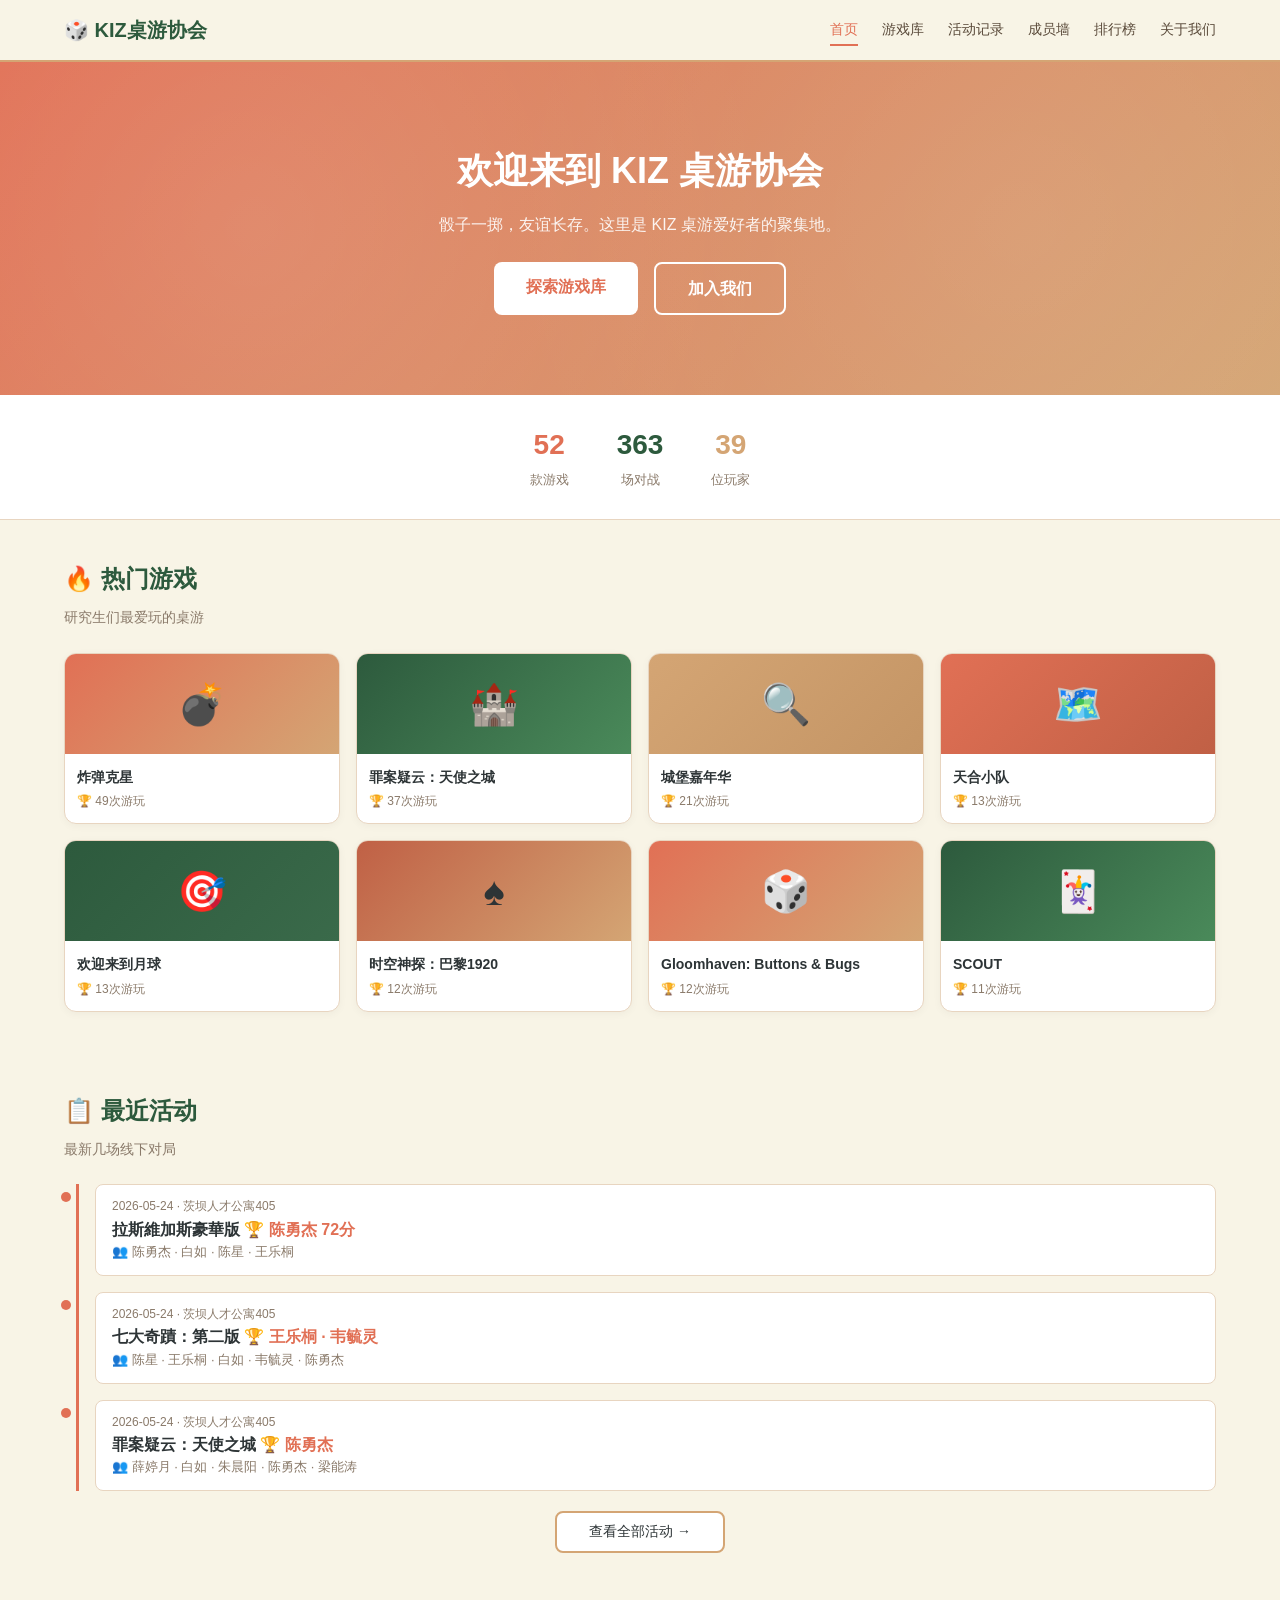
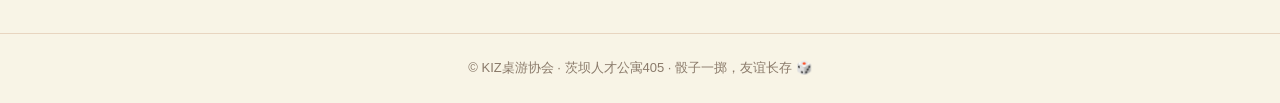
==== index.html @ 16ec7511 "feat: KIZ桌游协会官网初始版本 - 6个页面：首页、游戏库、活动记录、成员墙、排行榜、关于我们 - 52款游戏、363场对局、39位研究生玩家数据 - 纯静态HTML/CSS/JS，支持响应式" ====
<!DOCTYPE html>
<html lang="zh-CN">
<head>
  <meta charset="UTF-8">
  <meta name="viewport" content="width=device-width, initial-scale=1.0">
  <title>KIZ桌游协会</title>
  <link rel="stylesheet" href="css/style.css">
</head>
<body>

<!-- Navigation -->
<nav class="nav">
  <div class="nav-inner">
    <a href="index.html" class="nav-logo">🎲 KIZ桌游协会</a>
    <button class="nav-toggle" id="navToggle" aria-label="菜单">☰</button>
    <div class="nav-links" id="navLinks">
      <a href="index.html" class="active">首页</a>
      <a href="games.html">游戏库</a>
      <a href="plays.html">活动记录</a>
      <a href="members.html">成员墙</a>
      <a href="leaderboard.html">排行榜</a>
      <a href="about.html">关于我们</a>
    </div>
  </div>
</nav>

<!-- Hero -->
<section class="hero">
  <div class="hero-content">
    <h1>欢迎来到 KIZ 桌游协会</h1>
    <p>骰子一掷，友谊长存。这里是 KIZ 桌游爱好者的聚集地。</p>
    <div class="hero-buttons">
      <a href="games.html" class="btn-primary">探索游戏库</a>
      <a href="about.html" class="btn-outline">加入我们</a>
    </div>
  </div>
</section>

<!-- Stats Bar -->
<section class="stats-bar">
  <div class="stat-item">
    <div class="stat-number" id="statGames">--</div>
    <div class="stat-label">款游戏</div>
  </div>
  <div class="stat-item">
    <div class="stat-number green" id="statPlays">--</div>
    <div class="stat-label">场对战</div>
  </div>
  <div class="stat-item">
    <div class="stat-number gold" id="statPlayers">--</div>
    <div class="stat-label">位玩家</div>
  </div>
</section>

<!-- Hot Games -->
<section class="page-section">
  <h2 class="section-title">🔥 热门游戏</h2>
  <p class="section-subtitle">研究生们最爱玩的桌游</p>
  <div class="game-grid" id="hotGames"></div>
</section>

<!-- Recent Plays -->
<section class="page-section">
  <h2 class="section-title">📋 最近活动</h2>
  <p class="section-subtitle">最新几场线下对局</p>
  <div class="timeline" id="recentPlays"></div>
  <div class="load-more">
    <a href="plays.html"><button>查看全部活动 →</button></a>
  </div>
</section>

<!-- Footer -->
<footer class="footer">
  <p>© KIZ桌游协会 · 茨坝人才公寓405 · 骰子一掷，友谊长存 🎲</p>
</footer>

<script src="js/data.js"></script>
<script src="js/main.js"></script>
<script>
  document.addEventListener('DOMContentLoaded', function() {
    initNavigation();
    fillStats();
    renderHotGames();
    renderRecentPlays();
  });
</script>
</body>
</html>
---- css/style.css ----
/* ===== CSS Variables ===== */
:root {
  --color-primary: #E17055;
  --color-primary-dark: #c06045;
  --color-secondary: #2D5A3D;
  --color-accent: #D4A574;
  --color-bg: #F8F4E6;
  --color-white: #FFFFFF;
  --color-text: #2D3436;
  --color-text-muted: #8a7a6a;
  --color-text-light: #5a4a3a;
  --color-border: #e8d5c0;
  --color-gold: #FFD700;
  --color-silver: #C0C0C0;
  --color-bronze: #CD7F32;
  --font-stack: "PingFang SC", "Microsoft YaHei", "Hiragino Sans GB", sans-serif;
  --shadow-sm: 0 2px 8px rgba(0,0,0,0.04);
  --shadow-md: 0 4px 16px rgba(0,0,0,0.08);
  --radius-sm: 8px;
  --radius-md: 12px;
  --max-width: 1200px;
}

/* ===== Reset ===== */
*, *::before, *::after {
  box-sizing: border-box;
  margin: 0;
  padding: 0;
}

body {
  font-family: var(--font-stack);
  background: var(--color-bg);
  color: var(--color-text);
  line-height: 1.6;
  min-height: 100vh;
}

a { color: inherit; text-decoration: none; }
img { max-width: 100%; display: block; }
button { cursor: pointer; font-family: inherit; }
input, select { font-family: inherit; }

/* ===== Navigation ===== */
.nav {
  background: var(--color-bg);
  border-bottom: 2px solid var(--color-accent);
  position: sticky;
  top: 0;
  z-index: 100;
}

.nav-inner {
  max-width: var(--max-width);
  margin: 0 auto;
  display: flex;
  align-items: center;
  padding: 14px 24px;
}

.nav-logo {
  font-size: 20px;
  font-weight: 700;
  color: var(--color-secondary);
  display: flex;
  align-items: center;
  gap: 8px;
}

.nav-links {
  display: flex;
  gap: 24px;
  margin-left: auto;
}

.nav-links a {
  font-size: 14px;
  color: var(--color-text-light);
  font-weight: 500;
  padding: 4px 0;
  border-bottom: 2px solid transparent;
  transition: color 0.2s, border-color 0.2s;
}

.nav-links a:hover,
.nav-links a.active {
  color: var(--color-primary);
}

.nav-links a.active {
  border-bottom-color: var(--color-primary);
}

/* Hamburger menu for mobile */
.nav-toggle {
  display: none;
  background: none;
  border: none;
  font-size: 24px;
  color: var(--color-secondary);
  margin-left: auto;
}

@media (max-width: 768px) {
  .nav-links {
    display: none;
    position: absolute;
    top: 100%;
    left: 0;
    right: 0;
    flex-direction: column;
    background: var(--color-bg);
    border-bottom: 2px solid var(--color-accent);
    padding: 16px 24px;
    gap: 12px;
    box-shadow: var(--shadow-md);
  }
  .nav-links.open { display: flex; }
  .nav-toggle { display: block; }
}

/* ===== Hero ===== */
.hero {
  background: linear-gradient(135deg, var(--color-primary), var(--color-accent));
  padding: 80px 24px;
  text-align: center;
  position: relative;
  overflow: hidden;
}

.hero::before {
  content: '';
  position: absolute;
  inset: 0;
  background: radial-gradient(circle at 20% 50%, rgba(255,255,255,0.1) 0%, transparent 50%),
              radial-gradient(circle at 80% 50%, rgba(255,255,255,0.08) 0%, transparent 50%);
}

.hero-content {
  position: relative;
  z-index: 1;
  max-width: 700px;
  margin: 0 auto;
}

.hero h1 {
  font-size: 36px;
  color: var(--color-white);
  margin-bottom: 12px;
}

.hero p {
  font-size: 16px;
  color: rgba(255,255,255,0.9);
  margin-bottom: 24px;
}

.hero-buttons {
  display: flex;
  gap: 16px;
  justify-content: center;
  flex-wrap: wrap;
}

.btn-primary {
  background: var(--color-white);
  color: var(--color-primary);
  border: none;
  padding: 12px 32px;
  border-radius: var(--radius-sm);
  font-weight: 600;
  font-size: 16px;
  transition: transform 0.2s, box-shadow 0.2s;
  display: inline-block;
}

.btn-primary:hover {
  transform: translateY(-2px);
  box-shadow: var(--shadow-md);
}

.btn-outline {
  background: transparent;
  color: var(--color-white);
  border: 2px solid var(--color-white);
  padding: 12px 32px;
  border-radius: var(--radius-sm);
  font-weight: 600;
  font-size: 16px;
  transition: background 0.2s;
  display: inline-block;
}

.btn-outline:hover {
  background: rgba(255,255,255,0.15);
}

/* ===== Stats Bar ===== */
.stats-bar {
  display: flex;
  justify-content: center;
  gap: 48px;
  padding: 28px 24px;
  background: var(--color-white);
  border-bottom: 1px solid var(--color-border);
}

.stat-item {
  text-align: center;
}

.stat-number {
  font-size: 28px;
  font-weight: 700;
  color: var(--color-primary);
}

.stat-number.green { color: var(--color-secondary); }
.stat-number.gold { color: var(--color-accent); }

.stat-label {
  font-size: 13px;
  color: var(--color-text-muted);
  margin-top: 2px;
}

/* ===== Game Card ===== */
.game-card {
  background: var(--color-white);
  border-radius: var(--radius-md);
  overflow: hidden;
  border: 1px solid var(--color-border);
  box-shadow: var(--shadow-sm);
  transition: transform 0.2s, box-shadow 0.2s;
  cursor: pointer;
}

.game-card:hover {
  transform: translateY(-4px);
  box-shadow: var(--shadow-md);
}

.game-card-image {
  height: 100px;
  display: flex;
  align-items: center;
  justify-content: center;
  font-size: 40px;
}

.game-card-body {
  padding: 12px;
}

.game-card-title {
  font-weight: 600;
  font-size: 14px;
  color: var(--color-text);
}

.game-card-plays {
  font-size: 12px;
  color: var(--color-text-muted);
  margin-top: 4px;
}

.game-card-tags {
  display: flex;
  gap: 4px;
  margin-top: 6px;
  flex-wrap: wrap;
}

.tag {
  padding: 2px 8px;
  border-radius: 4px;
  font-size: 11px;
  font-weight: 500;
}

.tag-primary { background: var(--color-primary); color: var(--color-white); }
.tag-secondary { background: var(--color-secondary); color: var(--color-white); }
.tag-accent { background: var(--color-accent); color: var(--color-white); }

/* ===== Game Grid ===== */
.game-grid {
  display: grid;
  grid-template-columns: repeat(4, 1fr);
  gap: 16px;
}

@media (max-width: 1024px) { .game-grid { grid-template-columns: repeat(3, 1fr); } }
@media (max-width: 768px) { .game-grid { grid-template-columns: repeat(2, 1fr); } }
@media (max-width: 480px) { .game-grid { grid-template-columns: 1fr; } }

/* ===== Timeline ===== */
.timeline {
  border-left: 3px solid var(--color-primary);
  margin-left: 12px;
}

.timeline-item {
  margin-bottom: 16px;
  position: relative;
}

.timeline-dot {
  width: 10px;
  height: 10px;
  background: var(--color-primary);
  border-radius: 50%;
  position: absolute;
  left: -18.5px;
  top: 8px;
}

.timeline-card {
  margin-left: 16px;
  background: var(--color-white);
  padding: 12px 16px;
  border-radius: var(--radius-sm);
  border: 1px solid var(--color-border);
}

.timeline-date {
  font-size: 12px;
  color: var(--color-text-muted);
}

.timeline-game {
  font-weight: 600;
  color: var(--color-text);
}

.timeline-winner {
  color: var(--color-primary);
}

.timeline-players {
  font-size: 13px;
  color: var(--color-text-muted);
}

/* ===== Member Card ===== */
.member-card {
  text-align: center;
  padding: 12px;
  background: var(--color-white);
  border-radius: var(--radius-sm);
  border: 1px solid var(--color-border);
  transition: transform 0.2s;
}

.member-card:hover { transform: translateY(-2px); }

.member-avatar {
  width: 50px;
  height: 50px;
  border-radius: 50%;
  background: var(--color-bg);
  margin: 0 auto 8px;
  display: flex;
  align-items: center;
  justify-content: center;
  font-weight: 700;
  font-size: 18px;
}

.member-name {
  font-weight: 600;
  font-size: 14px;
}

.member-plays {
  font-size: 12px;
  color: var(--color-text-muted);
}

/* ===== Member Podium (Top 3) ===== */
.podium {
  display: grid;
  grid-template-columns: repeat(3, 1fr);
  gap: 16px;
  margin-bottom: 24px;
}

.podium-card {
  padding: 24px 20px;
  border-radius: var(--radius-md);
  text-align: center;
}

.podium-gold {
  background: linear-gradient(135deg, #FFD700, #FFA500);
}

.podium-silver {
  background: linear-gradient(135deg, #C0C0C0, #A0A0A0);
}

.podium-bronze {
  background: linear-gradient(135deg, #CD7F32, #B07030);
}

.podium-medal { font-size: 40px; }
.podium-name { font-weight: 600; color: var(--color-text); margin-top: 4px; }
.podium-plays { font-size: 13px; color: var(--color-text-light); }

@media (max-width: 768px) {
  .podium { grid-template-columns: 1fr; }
}

/* ===== Member Grid ===== */
.member-grid {
  display: grid;
  grid-template-columns: repeat(5, 1fr);
  gap: 12px;
}

@media (max-width: 1024px) { .member-grid { grid-template-columns: repeat(4, 1fr); } }
@media (max-width: 768px) { .member-grid { grid-template-columns: repeat(3, 1fr); } }
@media (max-width: 480px) { .member-grid { grid-template-columns: repeat(2, 1fr); } }

/* ===== Page Section ===== */
.page-section {
  max-width: var(--max-width);
  margin: 0 auto;
  padding: 40px 24px;
}

.section-title {
  font-size: 24px;
  color: var(--color-secondary);
  margin-bottom: 8px;
}

.section-subtitle {
  font-size: 14px;
  color: var(--color-text-muted);
  margin-bottom: 24px;
}

/* ===== Filter Bar ===== */
.filter-bar {
  display: flex;
  gap: 12px;
  margin-bottom: 20px;
  flex-wrap: wrap;
}

.filter-bar input,
.filter-bar select {
  padding: 10px 16px;
  border: 2px solid var(--color-accent);
  border-radius: var(--radius-sm);
  font-size: 14px;
  background: var(--color-white);
  color: var(--color-text);
}

.filter-bar input {
  flex: 1;
  min-width: 180px;
}

.filter-bar input:focus,
.filter-bar select:focus {
  outline: none;
  border-color: var(--color-primary);
}

/* ===== Leaderboard Table ===== */
.leaderboard-grid {
  display: grid;
  grid-template-columns: repeat(3, 1fr);
  gap: 16px;
}

@media (max-width: 768px) {
  .leaderboard-grid { grid-template-columns: 1fr; }
}

.leaderboard-panel {
  background: var(--color-white);
  border-radius: var(--radius-md);
  padding: 16px;
  border: 1px solid var(--color-border);
}

.leaderboard-panel h3 {
  font-size: 16px;
  margin-bottom: 12px;
}

.leaderboard-row {
  display: flex;
  align-items: center;
  gap: 8px;
  padding: 6px 0;
  border-bottom: 1px solid var(--color-border);
}

.leaderboard-row:last-child { border-bottom: none; }

.leaderboard-rank {
  font-weight: 700;
  width: 24px;
  text-align: center;
  color: var(--color-text-muted);
}

.leaderboard-rank.top { color: var(--color-primary); }

.leaderboard-name {
  flex: 1;
  font-size: 14px;
}

.leaderboard-value {
  font-size: 13px;
  color: var(--color-text-muted);
}

/* ===== Stats Row ===== */
.stats-row {
  display: flex;
  justify-content: center;
  gap: 40px;
  padding: 20px 24px;
  background: var(--color-white);
  border-radius: var(--radius-md);
  border: 1px solid var(--color-border);
  margin-top: 20px;
}

@media (max-width: 768px) {
  .stats-row { gap: 20px; flex-wrap: wrap; }
}

.stats-row .stat-number { font-size: 24px; }

/* ===== About Page ===== */
.story-card {
  background: var(--color-white);
  padding: 24px;
  border-radius: var(--radius-md);
  border: 1px solid var(--color-border);
  margin-bottom: 20px;
  line-height: 1.8;
}

.story-card h3 {
  color: var(--color-primary);
  margin-bottom: 12px;
}

.join-card {
  background: linear-gradient(135deg, var(--color-primary), var(--color-accent));
  color: var(--color-white);
  padding: 24px;
  border-radius: var(--radius-md);
  text-align: center;
}

.contact-card {
  background: var(--color-white);
  padding: 24px;
  border-radius: var(--radius-md);
  border: 1px solid var(--color-border);
  line-height: 2;
}

.two-col {
  display: grid;
  grid-template-columns: 1fr 1fr;
  gap: 16px;
}

@media (max-width: 768px) {
  .two-col { grid-template-columns: 1fr; }
}

/* ===== Footer ===== */
.footer {
  text-align: center;
  padding: 24px;
  color: var(--color-text-muted);
  font-size: 13px;
  border-top: 1px solid var(--color-border);
  margin-top: 40px;
}

/* ===== Load More ===== */
.load-more {
  text-align: center;
  margin-top: 20px;
}

.load-more button {
  background: var(--color-white);
  border: 2px solid var(--color-accent);
  color: var(--color-text);
  padding: 10px 32px;
  border-radius: var(--radius-sm);
  font-size: 14px;
  font-weight: 500;
  transition: background 0.2s;
}

.load-more button:hover {
  background: var(--color-accent);
  color: var(--color-white);
}

/* ===== No Results ===== */
.no-results {
  text-align: center;
  padding: 48px 24px;
  color: var(--color-text-muted);
  font-size: 16px;
}

/* ===== Print / Utility ===== */
@media (max-width: 768px) {
  .hero h1 { font-size: 24px; }
  .hero p { font-size: 14px; }
  .stats-bar { gap: 24px; flex-wrap: wrap; }
  .stat-number { font-size: 22px; }
}
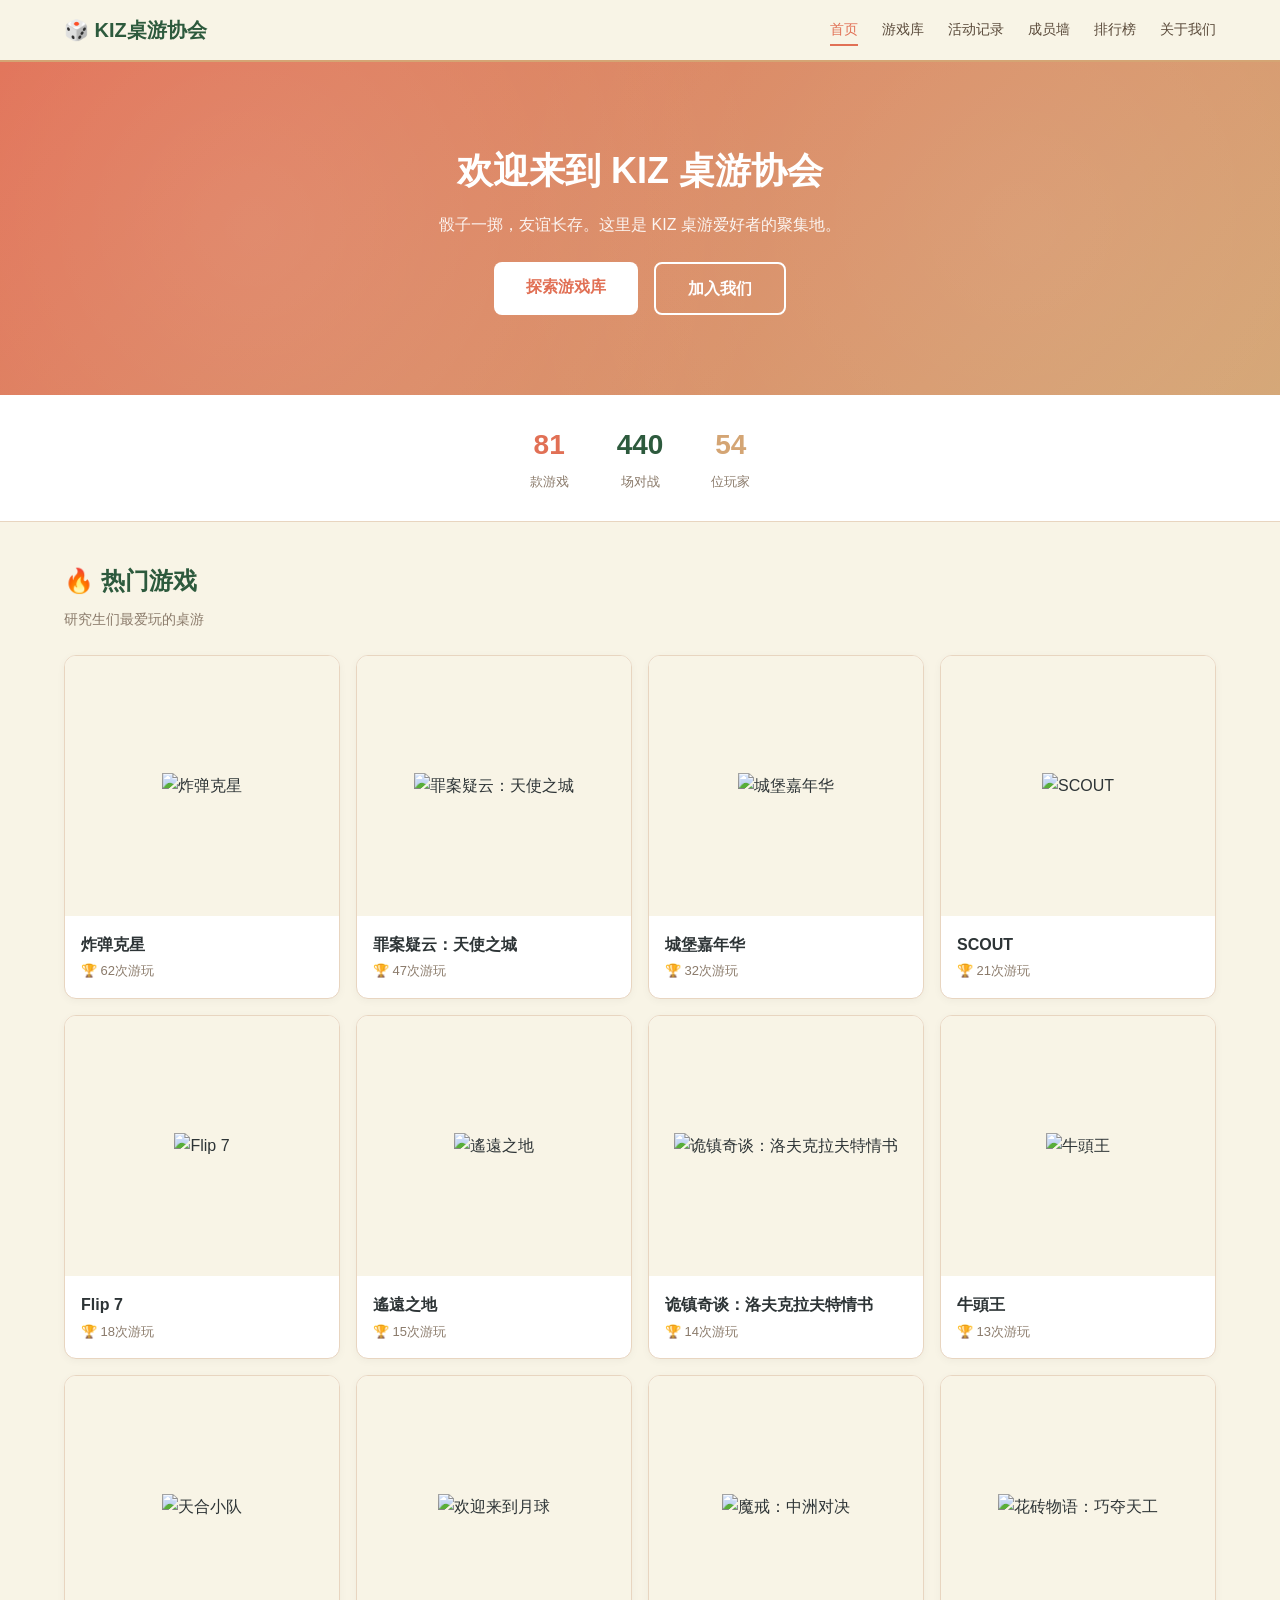
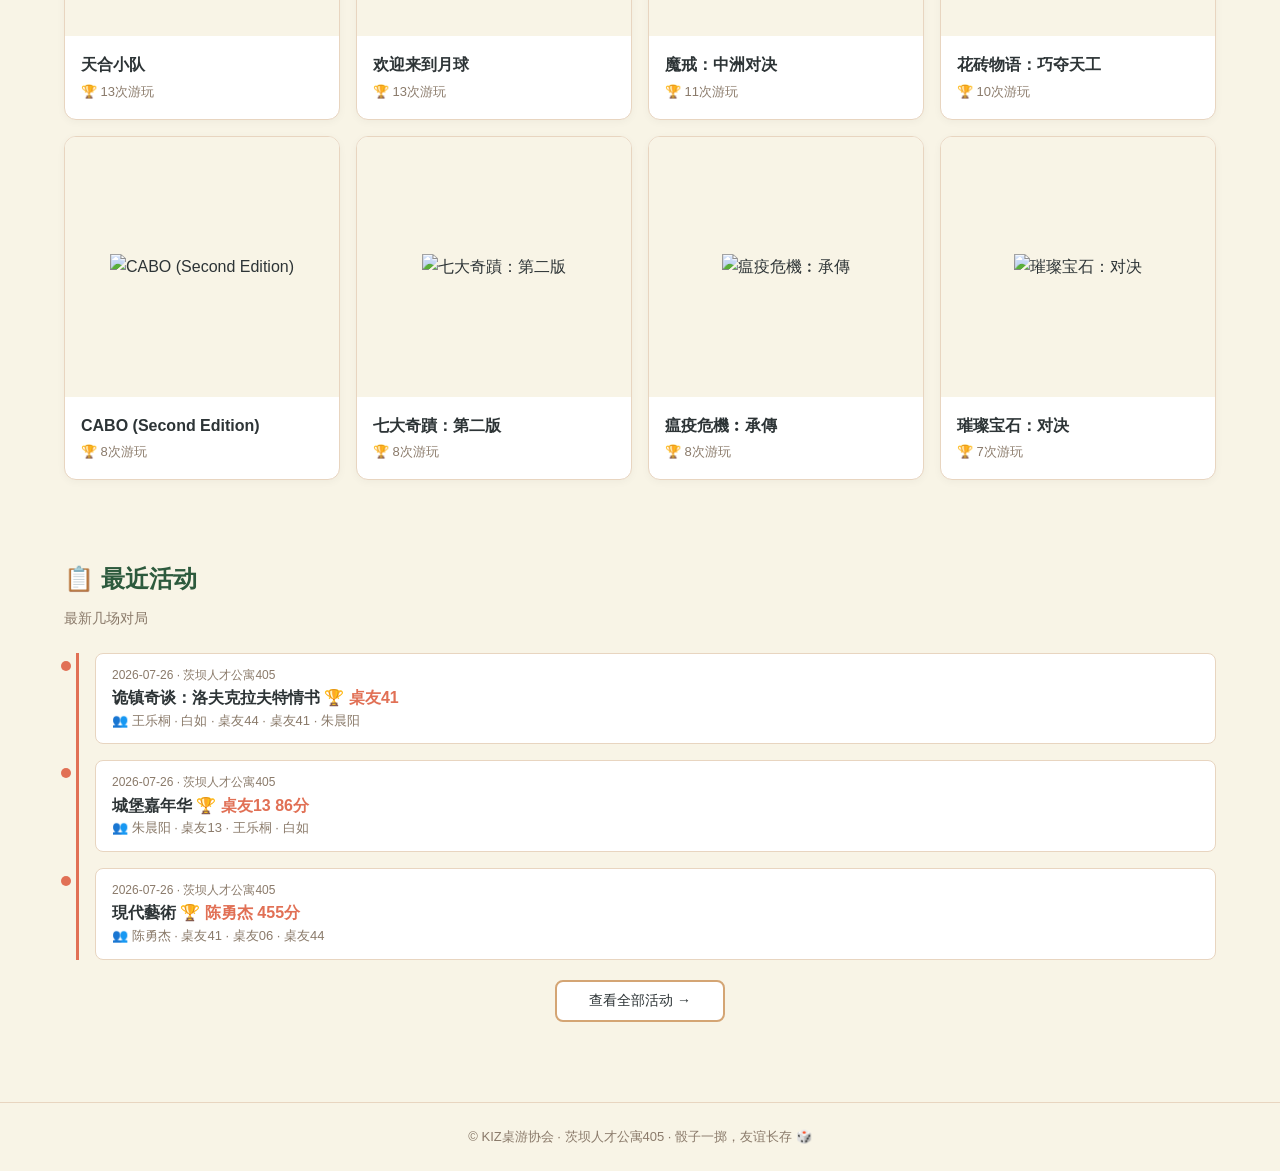
==== commit d436a9d9: "feat: 从 BGStats 原生导入 BGA 线上对局 + BGA 链接修正 - 将 BoardGameArena(locationId=4) 纳入有效地点，BGA 对局直接从   BGStats" ====
--- a/index.html
+++ b/index.html
@@ -62,7 +62,7 @@
 <!-- Recent Plays -->
 <section class="page-section">
   <h2 class="section-title">📋 最近活动</h2>
-  <p class="section-subtitle">最新几场线下对局</p>
+  <p class="section-subtitle">最新几场对局</p>
   <div class="timeline" id="recentPlays"></div>
   <div class="load-more">
     <a href="plays.html"><button>查看全部活动 →</button></a>
--- a/css/style.css
+++ b/css/style.css
@@ -241,40 +241,98 @@
 }
 
 .game-card-image {
-  height: 100px;
+  height: 260px;
   display: flex;
   align-items: center;
   justify-content: center;
+  overflow: hidden;
+  background: var(--color-bg);
+  position: relative;
+  padding: 16px;
+}
+
+.game-card-image img {
+  max-width: 100%;
+  max-height: 100%;
+  object-fit: contain;
+}
+
+.game-card-placeholder {
   font-size: 40px;
-}
+  opacity: 0.3;
+}
+
+.bgg-rank-badge {
+  position: absolute;
+  top: 8px;
+  left: 8px;
+  background: rgba(0,0,0,0.75);
+  color: #FFD700;
+  font-size: 12px;
+  font-weight: 700;
+  padding: 3px 8px;
+  border-radius: 4px;
+}
+
+.version-badge {
+  position: absolute;
+  top: 8px;
+  right: 8px;
+  background: rgba(0,0,0,0.72);
+  color: #fff;
+  font-size: 11px;
+  font-weight: 600;
+  padding: 3px 8px;
+  border-radius: 4px;
+  letter-spacing: 0.2px;
+}
+
+.game-card-meta {
+  display: flex;
+  align-items: center;
+  gap: 12px;
+  margin-top: 4px;
+  font-size: 12px;
+}
+
+.meta-stars {
+  color: #e8a817;
+  white-space: nowrap;
+}
+
+.complexity {
+  color: var(--color-text-muted);
+  white-space: nowrap;
+}
+
 
 .game-card-body {
-  padding: 12px;
+  padding: 16px;
 }
 
 .game-card-title {
   font-weight: 600;
-  font-size: 14px;
+  font-size: 16px;
   color: var(--color-text);
 }
 
 .game-card-plays {
+  font-size: 13px;
+  color: var(--color-text-muted);
+  margin-top: 4px;
+}
+
+.game-card-tags {
+  display: flex;
+  gap: 4px;
+  margin-top: 8px;
+  flex-wrap: wrap;
+}
+
+.tag {
+  padding: 3px 10px;
+  border-radius: 4px;
   font-size: 12px;
-  color: var(--color-text-muted);
-  margin-top: 4px;
-}
-
-.game-card-tags {
-  display: flex;
-  gap: 4px;
-  margin-top: 6px;
-  flex-wrap: wrap;
-}
-
-.tag {
-  padding: 2px 8px;
-  border-radius: 4px;
-  font-size: 11px;
   font-weight: 500;
 }
 
@@ -336,9 +394,37 @@
   color: var(--color-primary);
 }
 
+.timeline-online {
+  font-size: 11px;
+  font-weight: 600;
+  color: #fff;
+  background: linear-gradient(135deg, #2D5A3D, #4a8a5a);
+  border-radius: 10px;
+  padding: 1px 7px;
+  margin-left: 4px;
+  vertical-align: middle;
+  white-space: nowrap;
+}
+
+.timeline-expansion {
+  font-size: 12px;
+  color: var(--color-text-light);
+  margin-top: 4px;
+  line-height: 1.4;
+}
+
 .timeline-players {
   font-size: 13px;
   color: var(--color-text-muted);
+}
+
+.timeline-comment {
+  font-size: 12px;
+  color: var(--color-text-light);
+  margin-top: 6px;
+  padding-top: 6px;
+  border-top: 1px solid var(--color-border);
+  line-height: 1.4;
 }
 
 /* ===== Member Card ===== */
@@ -352,6 +438,12 @@
 }
 
 .member-card:hover { transform: translateY(-2px); }
+
+.member-card-link {
+  display: block;
+  text-decoration: none;
+  color: inherit;
+}
 
 .member-avatar {
   width: 50px;
@@ -364,6 +456,22 @@
   justify-content: center;
   font-weight: 700;
   font-size: 18px;
+  overflow: hidden;
+  position: relative;
+}
+
+.avatar-img {
+  width: 100%;
+  height: 100%;
+  object-fit: cover;
+  border-radius: 50%;
+  display: none;
+  position: relative;
+  z-index: 1;
+}
+
+.avatar-initial {
+  position: absolute;
 }
 
 .member-name {
@@ -374,6 +482,25 @@
 .member-plays {
   font-size: 12px;
   color: var(--color-text-muted);
+}
+
+.member-best {
+  font-size: 12px;
+  color: var(--color-primary);
+  margin-top: 6px;
+  line-height: 1.4;
+}
+
+.winrate-line {
+  font-size: 12px;
+  color: var(--color-primary);
+  margin-top: 6px;
+}
+
+.record-line {
+  font-size: 12px;
+  color: var(--color-accent);
+  margin-top: 4px;
 }
 
 /* ===== Member Podium (Top 3) ===== */
@@ -406,6 +533,12 @@
 .podium-name { font-weight: 600; color: var(--color-text); margin-top: 4px; }
 .podium-plays { font-size: 13px; color: var(--color-text-light); }
 
+.podium-card-link {
+  display: block;
+  text-decoration: none;
+  color: inherit;
+}
+
 @media (max-width: 768px) {
   .podium { grid-template-columns: 1fr; }
 }
@@ -421,6 +554,195 @@
 @media (max-width: 768px) { .member-grid { grid-template-columns: repeat(3, 1fr); } }
 @media (max-width: 480px) { .member-grid { grid-template-columns: repeat(2, 1fr); } }
 
+/* ===== Member Profile Page ===== */
+.profile-header {
+  display: flex;
+  align-items: center;
+  gap: 24px;
+  margin-bottom: 32px;
+  padding: 24px;
+  background: var(--color-white);
+  border-radius: var(--radius-md);
+  border: 1px solid var(--color-border);
+}
+
+.profile-avatar-wrap {
+  flex-shrink: 0;
+}
+
+.profile-info h1 {
+  margin: 0;
+}
+
+.profile-name {
+  font-size: 28px;
+  margin: 0 0 4px;
+  color: var(--color-text);
+}
+
+.profile-bgg {
+  font-size: 14px;
+  margin-bottom: 8px;
+}
+
+.profile-bgg a {
+  color: var(--color-primary);
+  text-decoration: none;
+}
+
+.profile-bgg a:hover {
+  text-decoration: underline;
+}
+
+.profile-back {
+  display: inline-flex;
+  align-items: center;
+  gap: 4px;
+  font-size: 13px;
+  color: var(--color-text-muted);
+  text-decoration: none;
+  margin-top: 8px;
+  padding: 6px 14px;
+  border: 1px solid var(--color-border);
+  border-radius: var(--radius-sm);
+  background: var(--color-bg);
+  transition: all .15s;
+}
+
+.profile-back:hover {
+  color: var(--color-primary);
+  border-color: var(--color-primary);
+  background: var(--color-white);
+}
+
+.profile-back:hover {
+  color: var(--color-primary);
+}
+
+.profile-stats {
+  display: flex;
+  gap: 16px;
+  margin-bottom: 28px;
+  flex-wrap: wrap;
+}
+
+.profile-stat-card {
+  flex: 1;
+  min-width: 100px;
+  padding: 20px;
+  background: var(--color-white);
+  border-radius: var(--radius-sm);
+  border: 1px solid var(--color-border);
+  text-align: center;
+}
+
+.stat-value {
+  font-size: 28px;
+  font-weight: 700;
+  color: var(--color-primary);
+}
+
+.stat-label {
+  font-size: 13px;
+  color: var(--color-text-muted);
+  margin-top: 4px;
+}
+
+.profile-section-title {
+  font-size: 18px;
+  font-weight: 600;
+  color: var(--color-text);
+  margin: 24px 0 12px;
+  padding-bottom: 8px;
+  border-bottom: 2px solid var(--color-accent);
+}
+
+.profile-game-list {
+  display: flex;
+  flex-direction: column;
+  gap: 6px;
+  margin-bottom: 8px;
+}
+
+.profile-game-item {
+  display: flex;
+  align-items: center;
+  gap: 12px;
+  padding: 10px 14px;
+  background: var(--color-white);
+  border-radius: var(--radius-sm);
+  border: 1px solid var(--color-border);
+}
+
+.profile-game-name {
+  flex: 1;
+  font-weight: 500;
+  color: var(--color-text);
+}
+
+.profile-game-stat {
+  font-weight: 600;
+  color: var(--color-primary);
+  white-space: nowrap;
+}
+
+.profile-game-detail {
+  font-size: 13px;
+  color: var(--color-text-muted);
+  white-space: nowrap;
+}
+
+.profile-recent {
+  display: flex;
+  flex-direction: column;
+  gap: 4px;
+  margin-bottom: 24px;
+}
+
+.profile-recent-item {
+  display: flex;
+  align-items: center;
+  gap: 12px;
+  padding: 8px 14px;
+  background: var(--color-white);
+  border-radius: var(--radius-sm);
+  border: 1px solid var(--color-border);
+  font-size: 14px;
+}
+
+.profile-recent-date {
+  color: var(--color-text-muted);
+  min-width: 85px;
+}
+
+.profile-recent-game {
+  flex: 1;
+  font-weight: 500;
+  color: var(--color-text);
+}
+
+.profile-recent-loc {
+  color: var(--color-text-muted);
+  font-size: 13px;
+  min-width: 80px;
+  text-align: right;
+}
+
+.profile-recent-score {
+  color: var(--color-text-light);
+  font-size: 13px;
+  min-width: 50px;
+  text-align: right;
+}
+
+.member-profile-loading,
+.member-profile-error {
+  text-align: center;
+  padding: 60px 20px;
+  font-size: 16px;
+  color: var(--color-text-muted);
+}
+
 /* ===== Page Section ===== */
 .page-section {
   max-width: var(--max-width);
@@ -467,6 +789,98 @@
 .filter-bar select:focus {
   outline: none;
   border-color: var(--color-primary);
+}
+
+.filter-bar input[type="date"] {
+  flex: 0 1 auto;
+  min-width: 150px;
+}
+
+.filter-date {
+  display: flex;
+  align-items: center;
+  gap: 8px;
+  flex-wrap: wrap;
+}
+
+.filter-date-label,
+.filter-date-sep {
+  font-size: 14px;
+  color: var(--color-text);
+  white-space: nowrap;
+}
+
+.filter-clear-btn {
+  padding: 8px 14px;
+  border: 2px solid var(--color-accent);
+  border-radius: var(--radius-sm);
+  background: var(--color-white);
+  color: var(--color-text);
+  font-size: 14px;
+  cursor: pointer;
+  transition: border-color .15s, color .15s;
+}
+
+.filter-clear-btn:hover {
+  border-color: var(--color-primary);
+  color: var(--color-primary);
+}
+
+.filter-search-wrap {
+  display: flex;
+  align-items: center;
+  gap: 6px;
+}
+
+.filter-search {
+  flex: 0 1 240px;
+  min-width: 160px;
+}
+
+.filter-search-wrap .filter-clear-btn {
+  padding: 8px 10px;
+  line-height: 1;
+}
+
+.filter-month {
+  display: flex;
+  align-items: center;
+  gap: 6px;
+}
+
+.filter-month-label {
+  font-size: 14px;
+  color: var(--color-text);
+  white-space: nowrap;
+}
+
+.filter-month select {
+  flex: 0 1 140px;
+  min-width: 120px;
+  padding: 10px 12px;
+  border: 2px solid var(--color-accent);
+  border-radius: var(--radius-sm);
+  font-size: 14px;
+  background: var(--color-white);
+  color: var(--color-text);
+}
+
+.filter-month-btn {
+  padding: 6px 10px;
+  border: 2px solid var(--color-accent);
+  border-radius: var(--radius-sm);
+  background: var(--color-white);
+  color: var(--color-text);
+  font-size: 16px;
+  line-height: 1;
+  cursor: pointer;
+  transition: border-color .15s, color .15s;
+  user-select: none;
+}
+
+.filter-month-btn:hover {
+  border-color: var(--color-primary);
+  color: var(--color-primary);
 }
 
 /* ===== Leaderboard Table ===== */
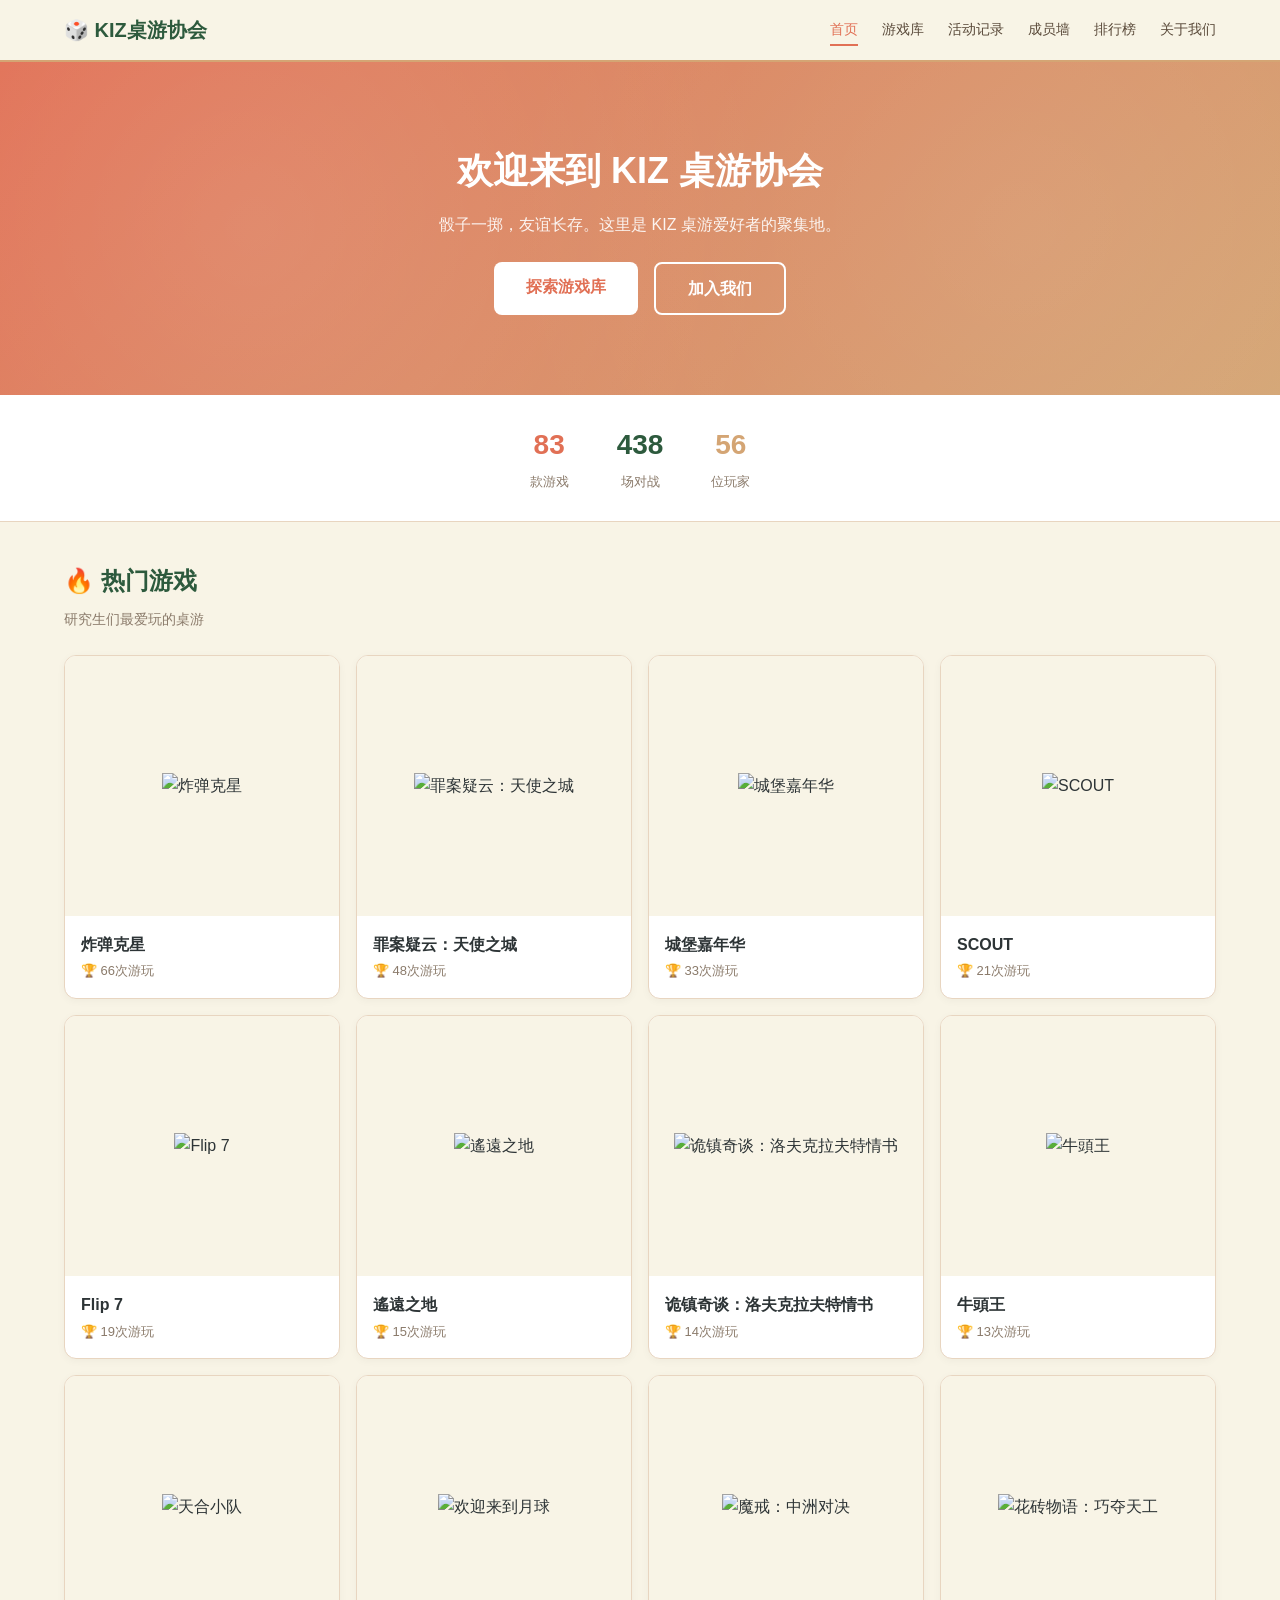
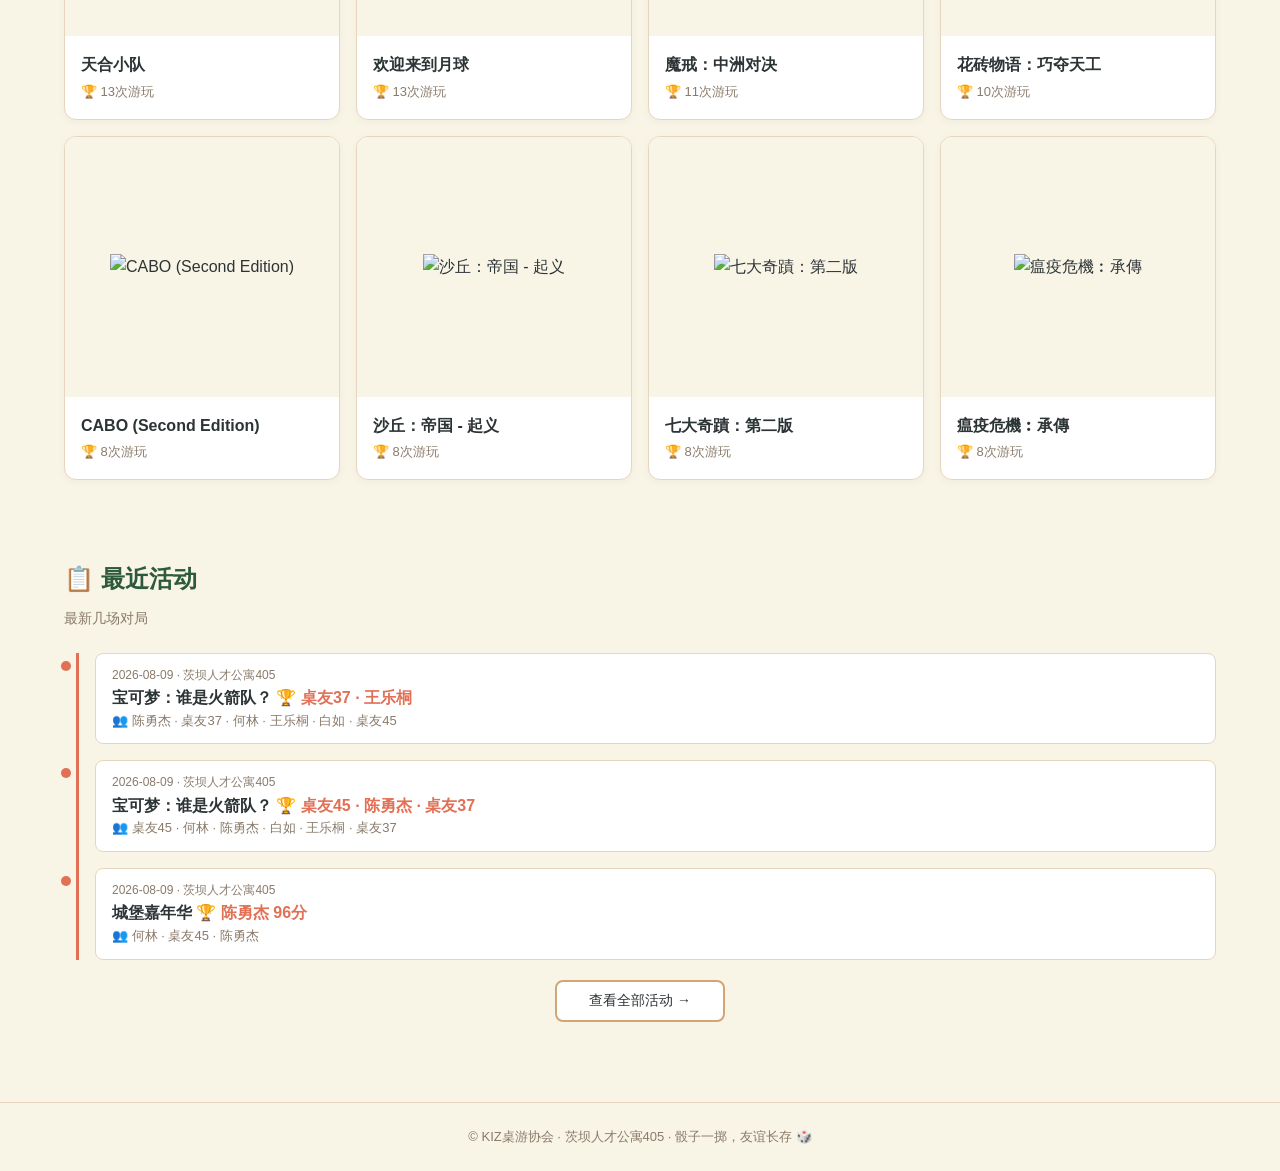
==== commit 822bae53: "feat: 全站接入 favicon（ico+svg 双格式） 为 8 个页面添加 favicon 引用，图标为 KIZ 主题蓝底白骰子造型。 同时提供 48px ICO（兼容旧浏览器）与矢量 SVG" ====
--- a/index.html
+++ b/index.html
@@ -5,6 +5,9 @@
   <meta name="viewport" content="width=device-width, initial-scale=1.0">
   <title>KIZ桌游协会</title>
   <link rel="stylesheet" href="css/style.css">
+  <link rel="icon" href="favicon.ico" sizes="48x48">
+  <link rel="icon" href="favicon.svg" type="image/svg+xml">
+  <link rel="apple-touch-icon" href="favicon.ico">
 </head>
 <body>
 
--- a/css/style.css
+++ b/css/style.css
@@ -413,6 +413,13 @@
   line-height: 1.4;
 }
 
+.timeline-board {
+  font-size: 12px;
+  color: var(--color-text-light);
+  margin-top: 4px;
+  line-height: 1.4;
+}
+
 .timeline-players {
   font-size: 13px;
   color: var(--color-text-muted);
@@ -570,6 +577,29 @@
   flex-shrink: 0;
 }
 
+/* 游戏详情页封面 */
+.game-profile-cover {
+  width: 140px;
+  height: 140px;
+  object-fit: cover;
+  border-radius: var(--radius-md);
+  border: 1px solid var(--color-border);
+}
+
+.game-profile-cover-empty {
+  display: flex;
+  align-items: center;
+  justify-content: center;
+  font-size: 56px;
+  background: var(--color-bg);
+}
+
+/* 统计卡片中的长文本（记录保持者/胜率王等） */
+.stat-value-sm {
+  font-size: 15px;
+  line-height: 1.4;
+}
+
 .profile-info h1 {
   margin: 0;
 }
@@ -886,7 +916,7 @@
 /* ===== Leaderboard Table ===== */
 .leaderboard-grid {
   display: grid;
-  grid-template-columns: repeat(3, 1fr);
+  grid-template-columns: repeat(2, 1fr);
   gap: 16px;
 }
 
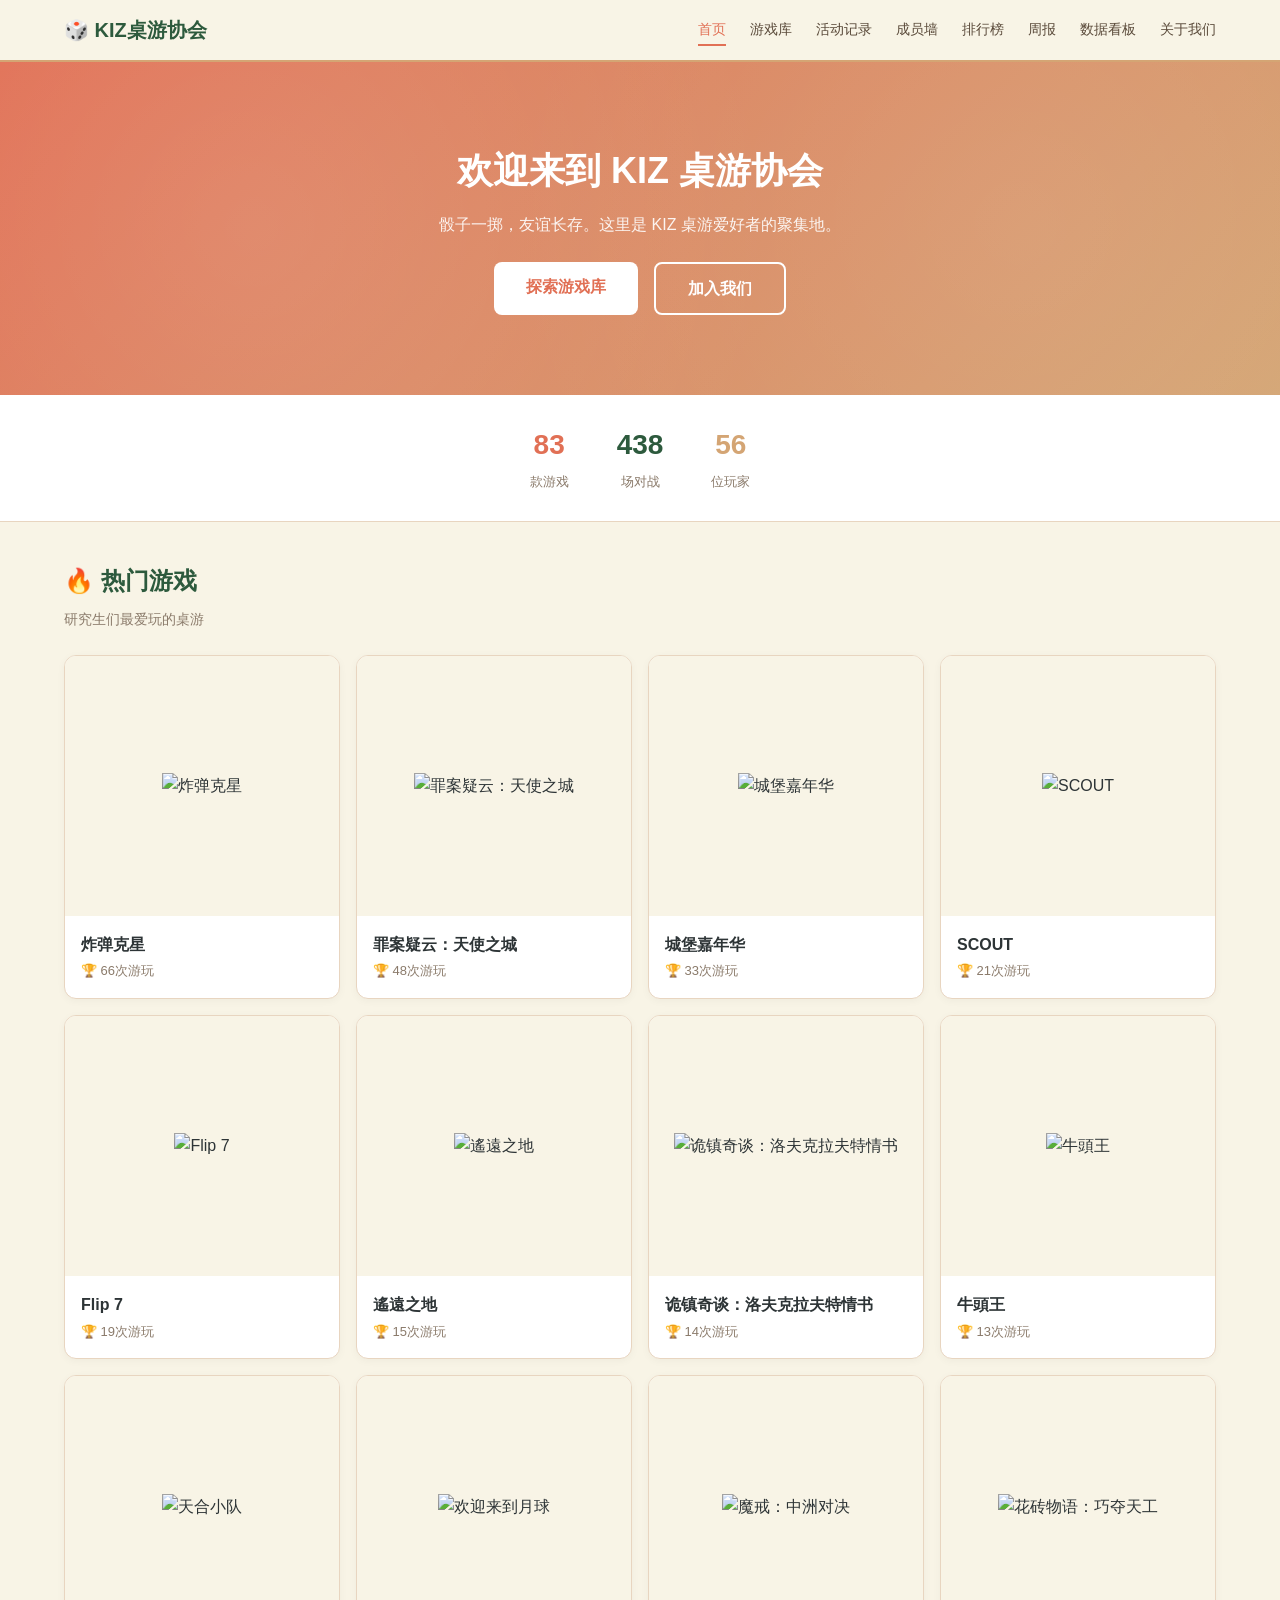
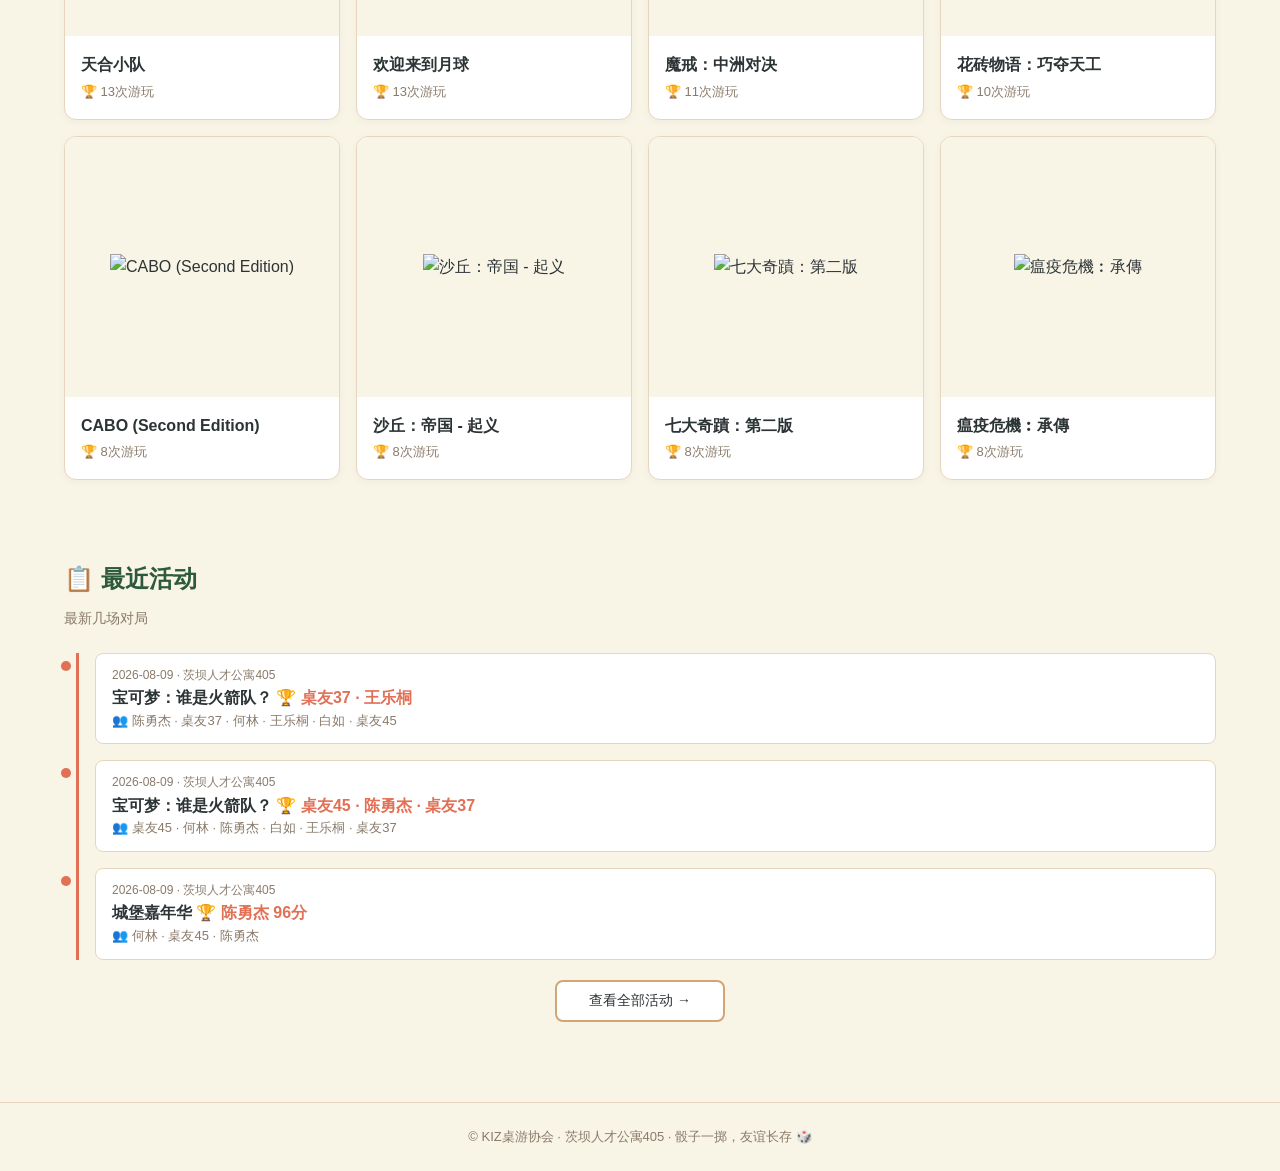
==== commit e8e7e160: "feat: 新增「周报」与「数据看板」两个页面 - 周报(report.html + js/report.js)：自动按数据生成每周（周一–周日）   对局简报，默认展示最近一个完整周，支持上一周/下" ====
--- a/index.html
+++ b/index.html
@@ -22,6 +22,8 @@
       <a href="plays.html">活动记录</a>
       <a href="members.html">成员墙</a>
       <a href="leaderboard.html">排行榜</a>
+      <a href="report.html">周报</a>
+      <a href="dashboard.html">数据看板</a>
       <a href="about.html">关于我们</a>
     </div>
   </div>
--- a/css/style.css
+++ b/css/style.css
@@ -1071,3 +1071,89 @@
   .stats-bar { gap: 24px; flex-wrap: wrap; }
   .stat-number { font-size: 22px; }
 }
+
+/* ===== Weekly Report ===== */
+.report-nav {
+  display: flex;
+  align-items: center;
+  gap: 16px;
+  justify-content: center;
+  margin: 16px 0;
+  flex-wrap: wrap;
+}
+
+.report-nav-btn {
+  padding: 8px 18px;
+  border: 2px solid var(--color-accent);
+  background: var(--color-white);
+  color: var(--color-text);
+  border-radius: var(--radius-sm);
+  font-size: 14px;
+  cursor: pointer;
+  transition: all .15s;
+}
+
+.report-nav-btn:hover:not(:disabled) {
+  border-color: var(--color-primary);
+  color: var(--color-primary);
+}
+
+.report-nav-btn:disabled {
+  opacity: .4;
+  cursor: not-allowed;
+}
+
+.report-week-label {
+  font-weight: 700;
+  font-size: 16px;
+  color: var(--color-secondary);
+}
+
+.report-highlight {
+  background: var(--color-white);
+  border: 1px solid var(--color-border);
+  border-left: 4px solid var(--color-primary);
+  border-radius: var(--radius-sm);
+  padding: 14px 18px;
+  font-size: 14px;
+  margin-bottom: 20px;
+  line-height: 1.7;
+}
+
+/* ===== Dashboard ===== */
+.dash-grid {
+  display: grid;
+  grid-template-columns: repeat(2, 1fr);
+  gap: 16px;
+  margin-top: 16px;
+}
+
+@media (max-width: 768px) {
+  .dash-grid { grid-template-columns: 1fr; }
+}
+
+.dash-card {
+  background: var(--color-white);
+  border: 1px solid var(--color-border);
+  border-radius: var(--radius-md);
+  padding: 16px 18px;
+  margin-top: 16px;
+}
+
+.dash-card h3 {
+  font-size: 16px;
+  margin-bottom: 12px;
+  color: var(--color-secondary);
+}
+
+.chart-svg {
+  width: 100%;
+  height: auto;
+  display: block;
+}
+
+.chart-note {
+  font-size: 12px;
+  color: var(--color-text-muted);
+  margin-top: 6px;
+}
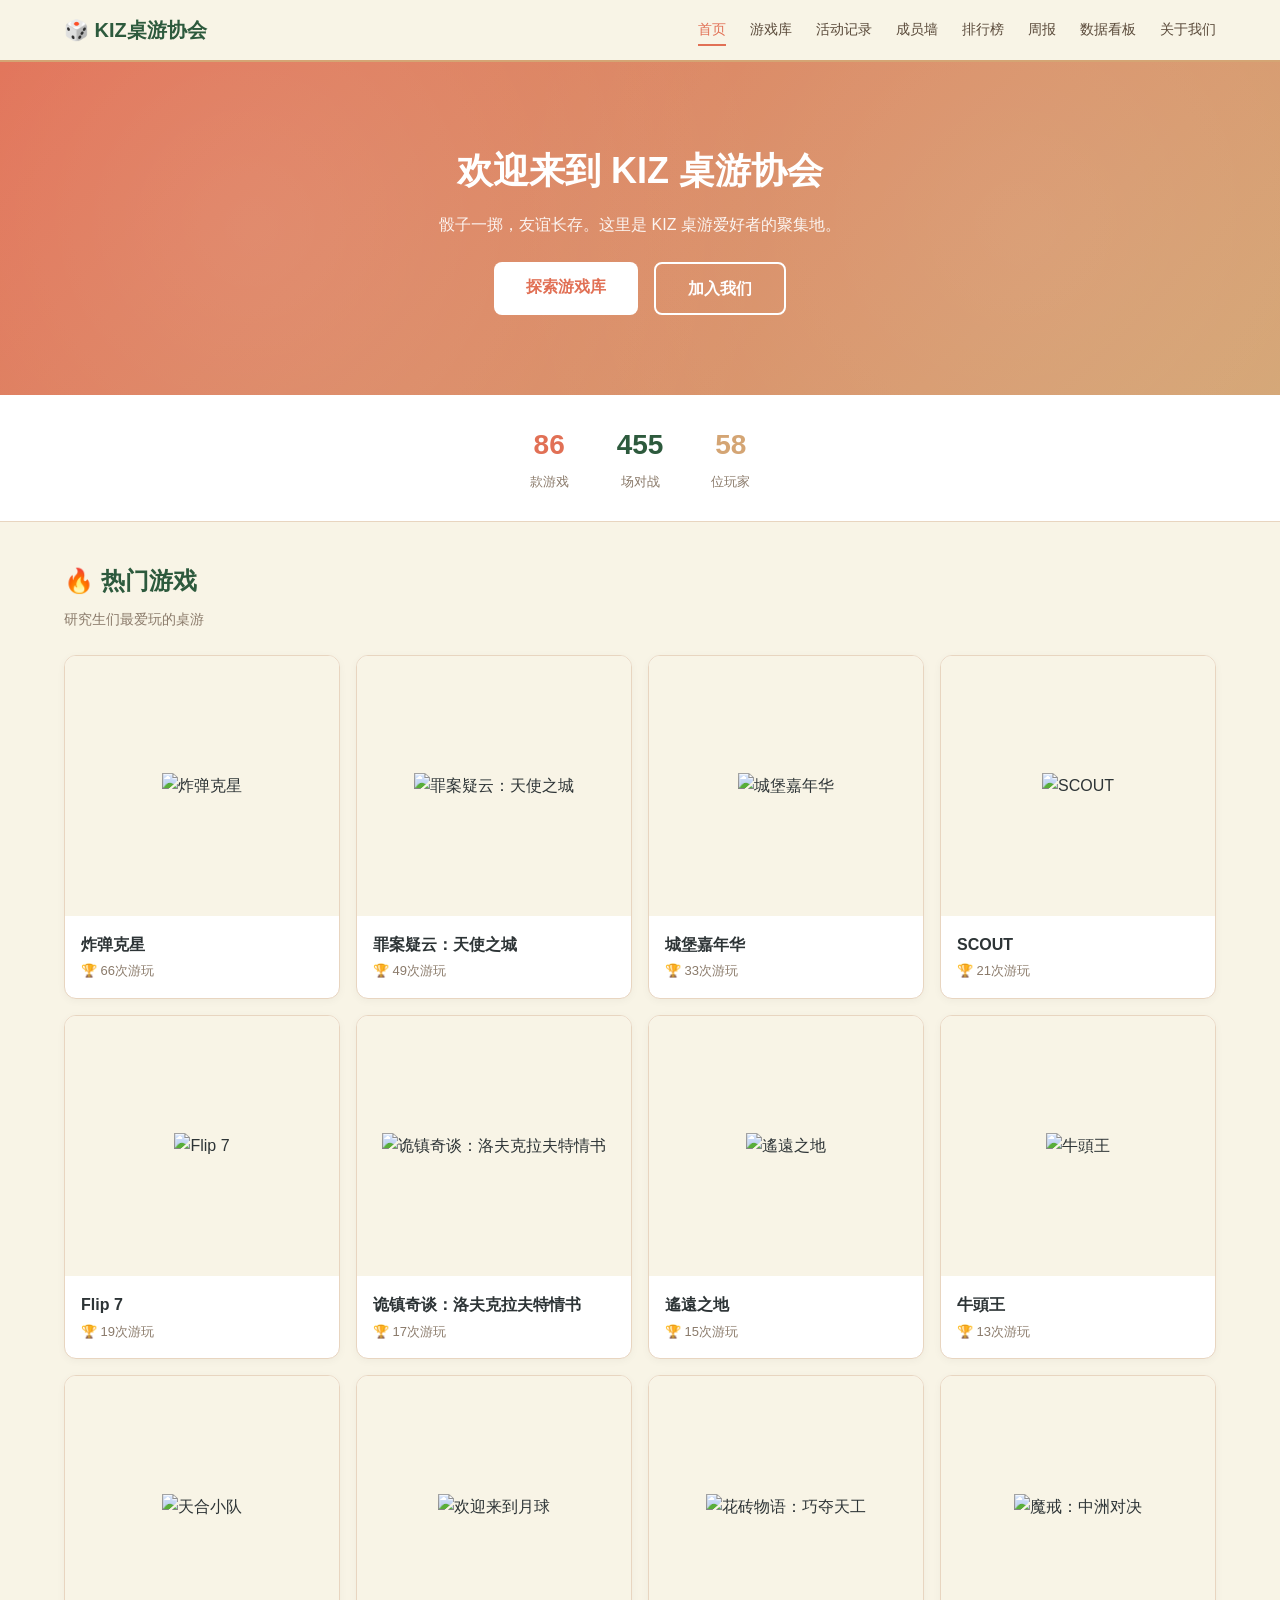
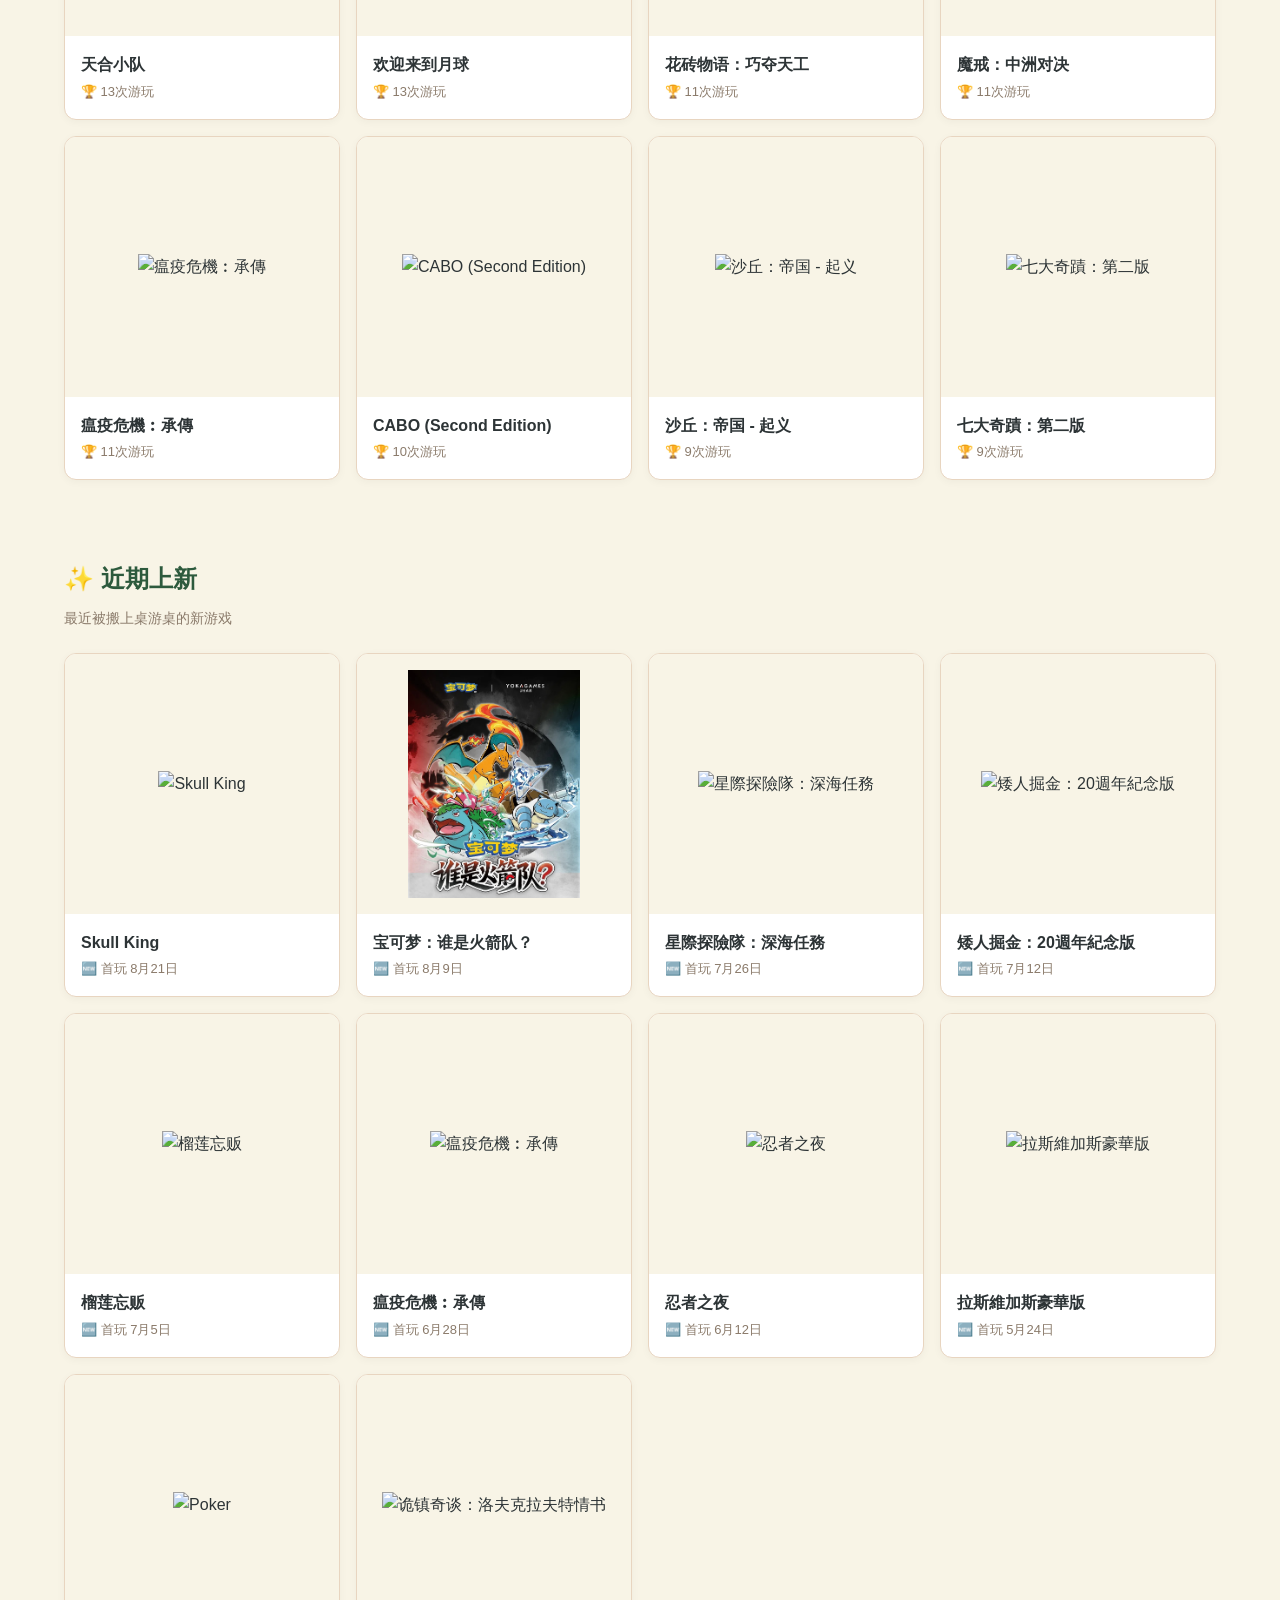
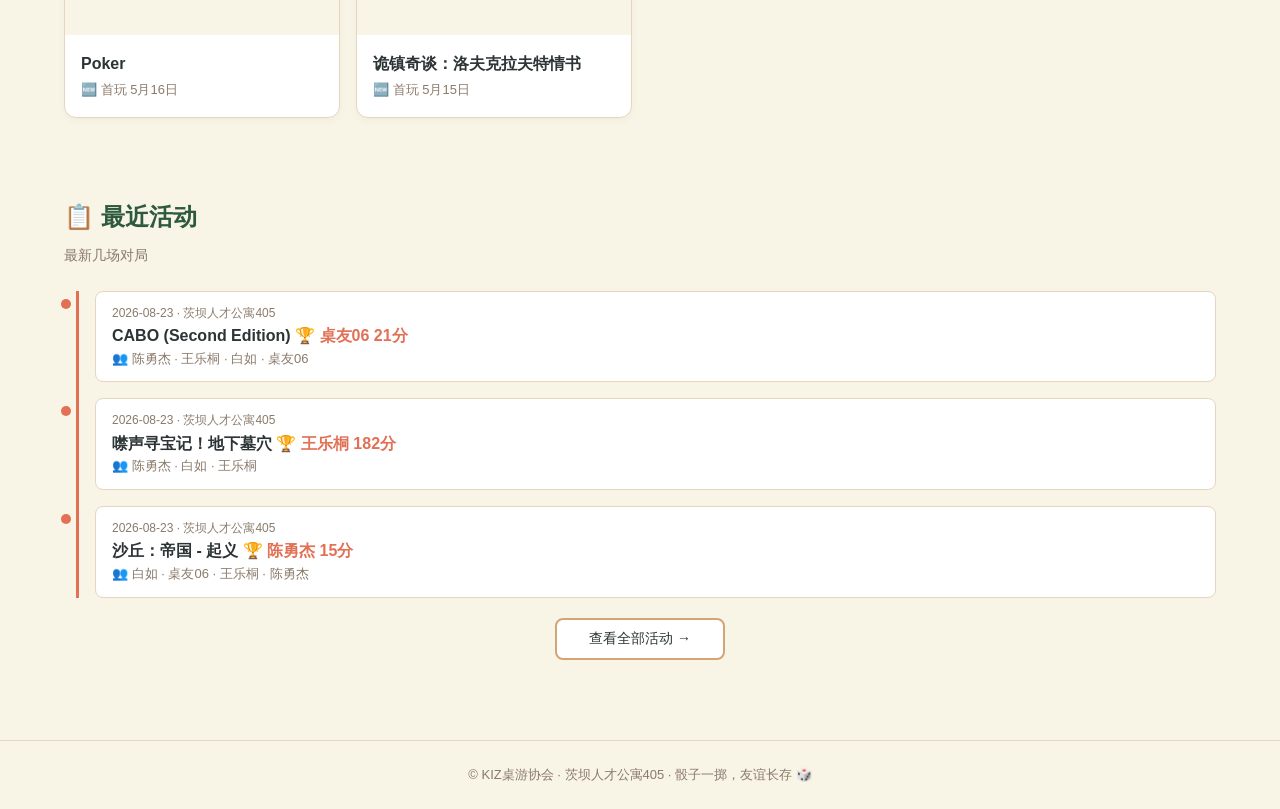
==== commit 37f1d64a: "feat: 成员彩色首字母头像 + 榜单门槛标注 + 周报名场面/首秀 + 近期上新 - 成员墙/领奖台/成员主页：重构 renderAvatar，按 avatarColor 生成彩色首字母头像；  " ====
--- a/index.html
+++ b/index.html
@@ -64,6 +64,13 @@
   <div class="game-grid" id="hotGames"></div>
 </section>
 
+<!-- Recent New Games -->
+<section class="page-section">
+  <h2 class="section-title">✨ 近期上新</h2>
+  <p class="section-subtitle">最近被搬上桌游桌的新游戏</p>
+  <div class="game-grid" id="newGames"></div>
+</section>
+
 <!-- Recent Plays -->
 <section class="page-section">
   <h2 class="section-title">📋 最近活动</h2>
@@ -86,6 +93,7 @@
     initNavigation();
     fillStats();
     renderHotGames();
+    renderNewGames('newGames');
     renderRecentPlays();
   });
 </script>
--- a/css/style.css
+++ b/css/style.css
@@ -479,6 +479,12 @@
 
 .avatar-initial {
   position: absolute;
+  top: 50%;
+  left: 50%;
+  transform: translate(-50%, -50%);
+  font-weight: 700;
+  line-height: 1;
+  user-select: none;
 }
 
 .member-name {
@@ -694,6 +700,12 @@
   margin-bottom: 8px;
 }
 
+.profile-section-note {
+  margin: -4px 0 12px;
+  font-size: 13px;
+  color: var(--color-muted, #8a8a8a);
+}
+
 .profile-game-item {
   display: flex;
   align-items: center;
@@ -934,6 +946,19 @@
 .leaderboard-panel h3 {
   font-size: 16px;
   margin-bottom: 12px;
+}
+
+.threshold-badge {
+  font-size: 11px;
+  font-weight: 600;
+  color: var(--color-text-muted);
+  background: var(--color-bg);
+  border: 1px solid var(--color-border);
+  border-radius: 999px;
+  padding: 1px 8px;
+  margin-left: 4px;
+  vertical-align: middle;
+  white-space: nowrap;
 }
 
 .leaderboard-row {
@@ -1120,6 +1145,56 @@
   line-height: 1.7;
 }
 
+/* 周报：新游戏首秀 / 名场面 */
+.report-extra {
+  display: grid;
+  grid-template-columns: repeat(2, 1fr);
+  gap: 16px;
+  margin-bottom: 20px;
+}
+
+@media (max-width: 768px) {
+  .report-extra { grid-template-columns: 1fr; }
+}
+
+.report-extra-card {
+  background: var(--color-white);
+  border: 1px solid var(--color-border);
+  border-radius: var(--radius-sm);
+  padding: 14px 18px;
+}
+
+.report-extra-title {
+  font-size: 14px;
+  font-weight: 700;
+  color: var(--color-primary);
+  margin-bottom: 8px;
+}
+
+.report-extra-body {
+  font-size: 14px;
+  line-height: 1.6;
+}
+
+.report-quotes {
+  display: flex;
+  flex-direction: column;
+  gap: 8px;
+}
+
+.quote-item {
+  font-size: 14px;
+  line-height: 1.6;
+  color: var(--color-text);
+  border-left: 3px solid var(--color-accent);
+  padding-left: 10px;
+}
+
+.quote-game {
+  font-size: 12px;
+  color: var(--color-text-muted);
+}
+
 /* ===== Dashboard ===== */
 .dash-grid {
   display: grid;
@@ -1138,6 +1213,13 @@
   border-radius: var(--radius-md);
   padding: 16px 18px;
   margin-top: 16px;
+  display: flex;
+  flex-direction: column;
+}
+
+/* 横向条形图在等高网格中垂直居中，避免内容偏上留白 */
+.dash-card > .chart-svg {
+  margin: auto 0;
 }
 
 .dash-card h3 {
@@ -1152,8 +1234,76 @@
   display: block;
 }
 
+/* 热力图较宽，桌面完整展示、移动端横向滚动 */
+.chart-scroll {
+  overflow-x: auto;
+  -webkit-overflow-scrolling: touch;
+  padding-bottom: 4px;
+}
+
+/* ===== 看板：热力图年份切换 ===== */
+.heat-year-bar {
+  display: flex;
+  flex-wrap: wrap;
+  gap: 8px;
+  margin-bottom: 12px;
+}
+.heat-year-btn {
+  border: 1px solid var(--line, #e6ebf2);
+  background: #fff;
+  color: #5a4a3a;
+  font-size: 13px;
+  font-family: inherit;
+  padding: 4px 14px;
+  border-radius: 999px;
+  cursor: pointer;
+  transition: all .15s ease;
+}
+.heat-year-btn:hover {
+  border-color: #e6956a;
+  color: #c0502f;
+}
+.heat-year-btn.active {
+  background: var(--clay, #E17055);
+  border-color: var(--clay, #E17055);
+  color: #fff;
+  font-weight: 600;
+}
+
+.chart-heat {
+  display: block;
+  width: 100%;
+  min-width: 720px;
+}
+
 .chart-note {
   font-size: 12px;
   color: var(--color-text-muted);
   margin-top: 6px;
 }
+
+.dash-center {
+  text-align: center;
+}
+
+.donut-legend {
+  display: flex;
+  justify-content: center;
+  gap: 18px;
+  margin-top: 10px;
+  font-size: 13px;
+  color: var(--color-text-muted);
+}
+
+.donut-legend span {
+  display: inline-flex;
+  align-items: center;
+  gap: 6px;
+}
+
+.donut-legend i {
+  width: 12px;
+  height: 12px;
+  border-radius: 3px;
+  display: inline-block;
+}
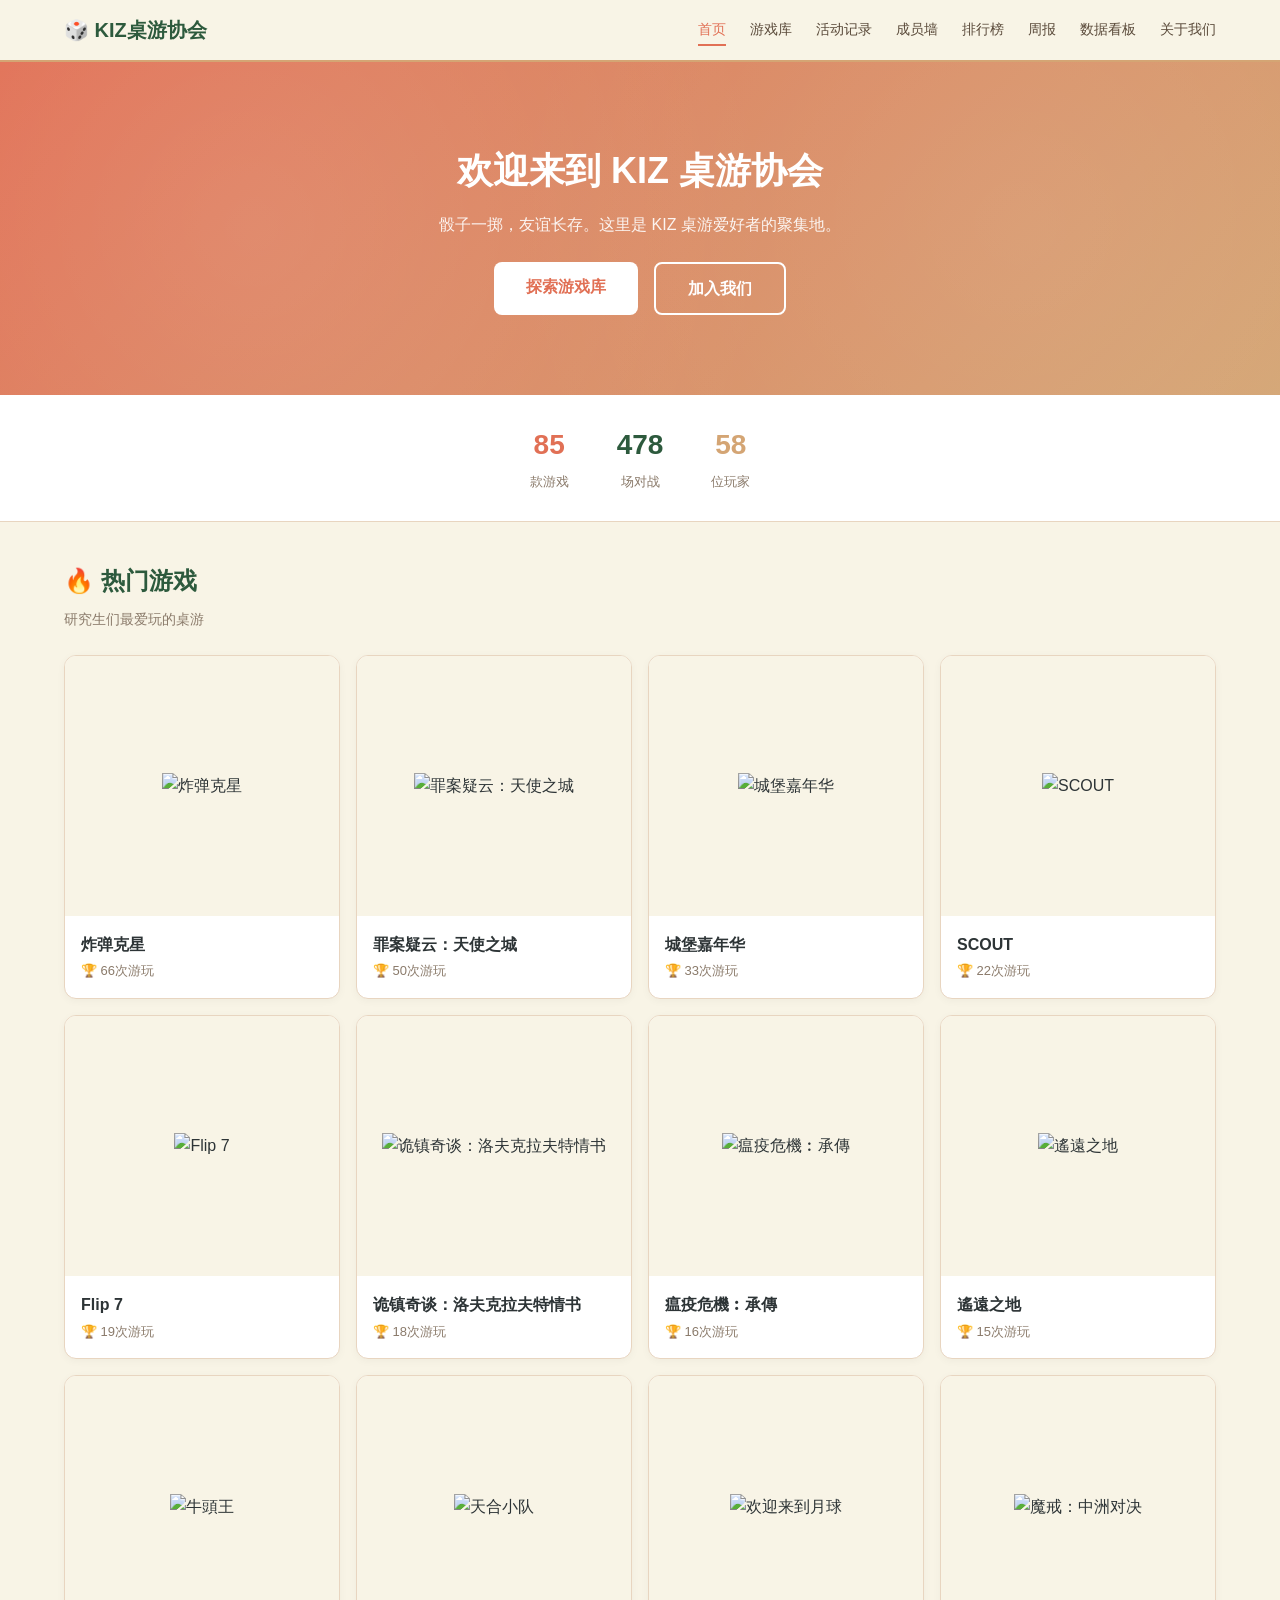
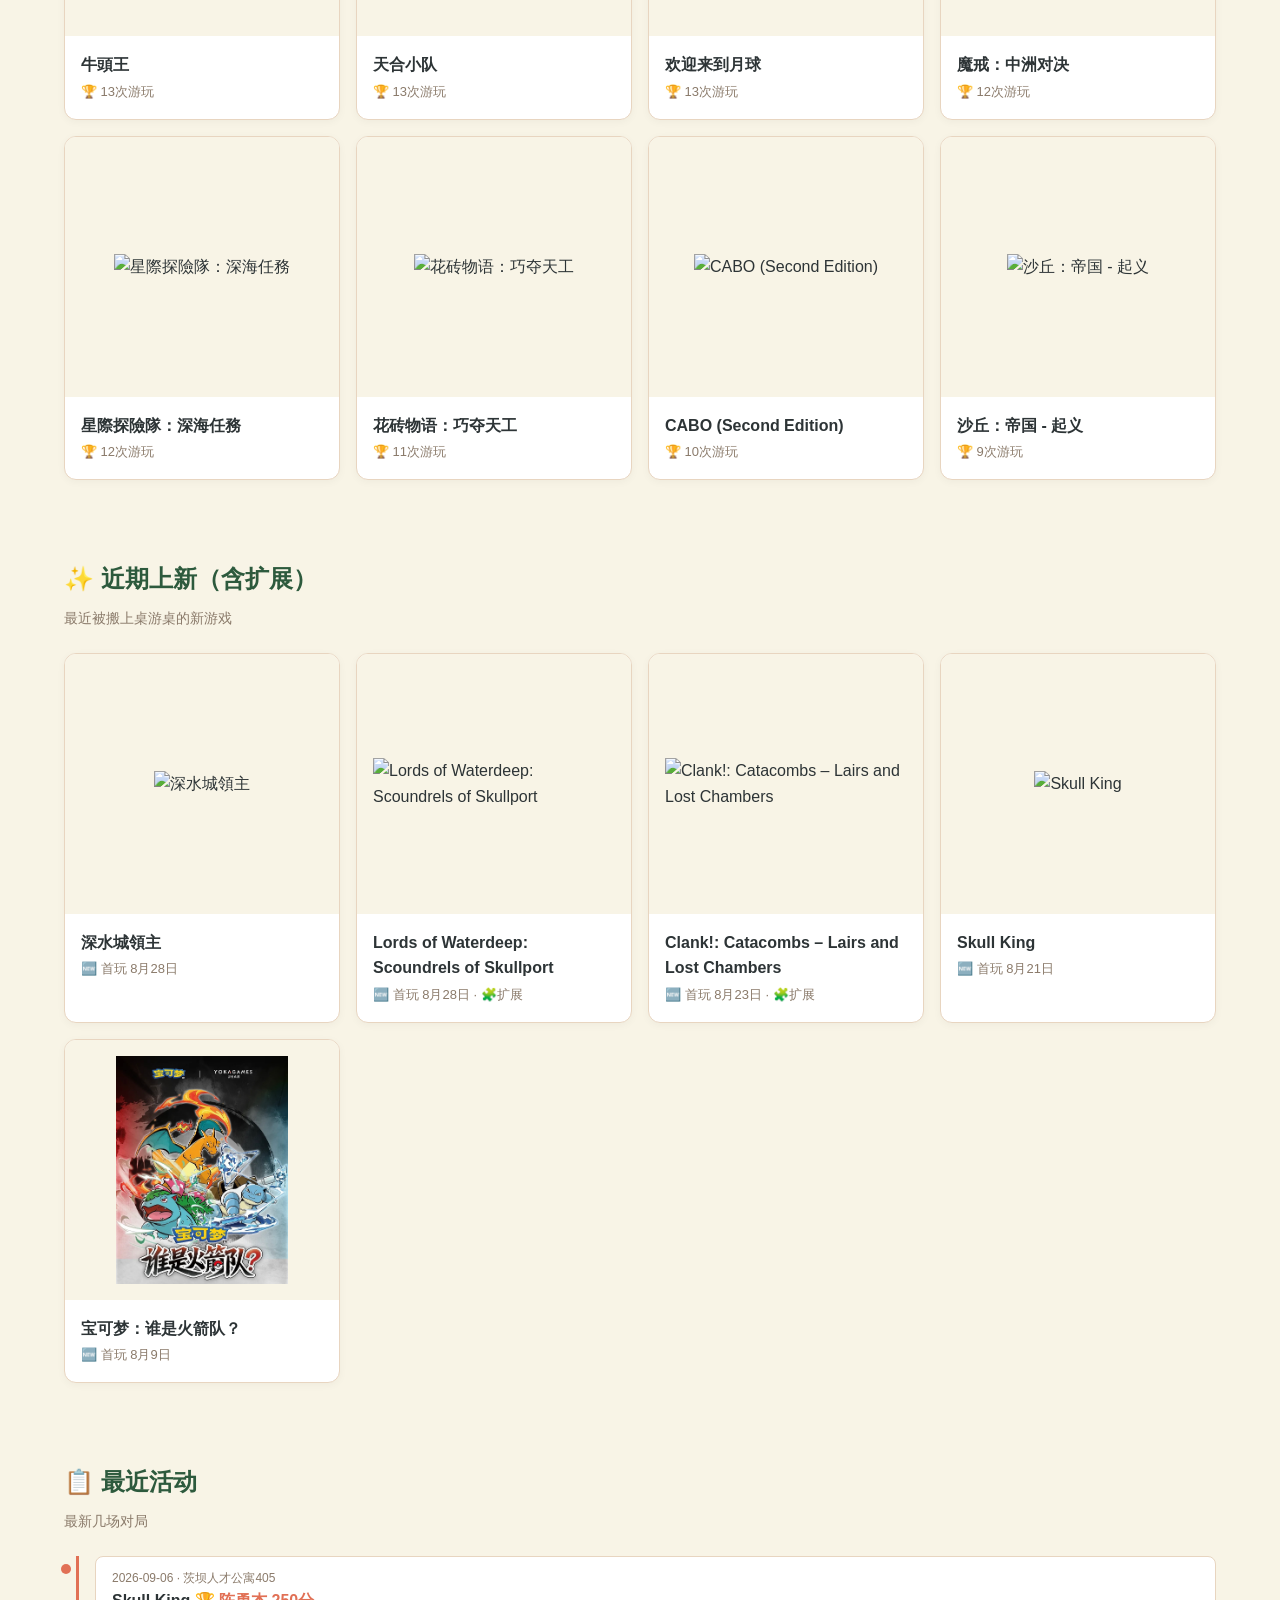
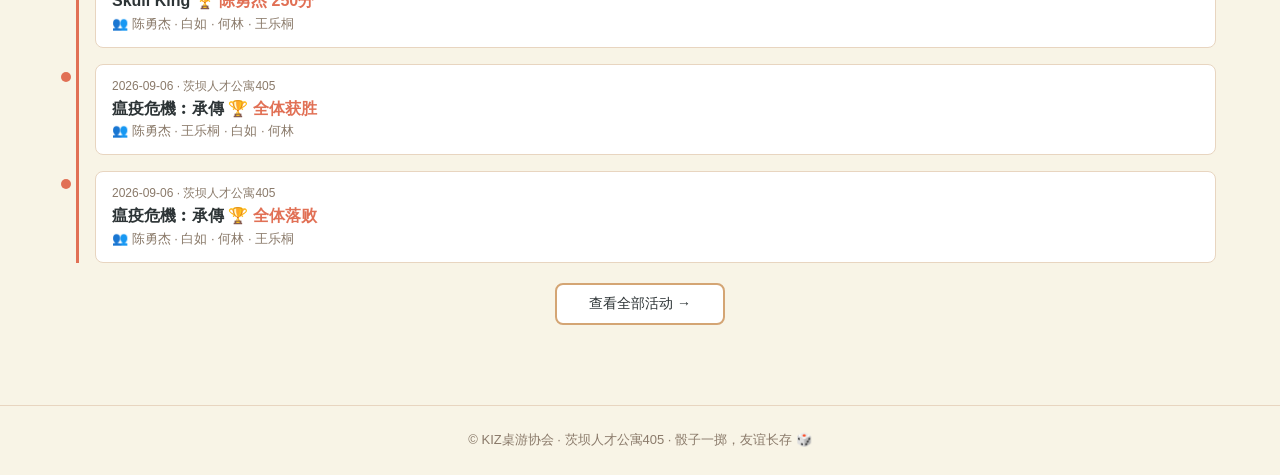
==== commit 73b41f67: "feat(new-games): 近期上新纳入「首次使用的扩展」（含附属扩展） - computeGameFirstPlay 现同时统计对局的 expansionPlays，将附属扩展的首玩也记为该扩" ====
--- a/index.html
+++ b/index.html
@@ -66,7 +66,7 @@
 
 <!-- Recent New Games -->
 <section class="page-section">
-  <h2 class="section-title">✨ 近期上新</h2>
+  <h2 class="section-title">✨ 近期上新（含扩展）</h2>
   <p class="section-subtitle">最近被搬上桌游桌的新游戏</p>
   <div class="game-grid" id="newGames"></div>
 </section>
